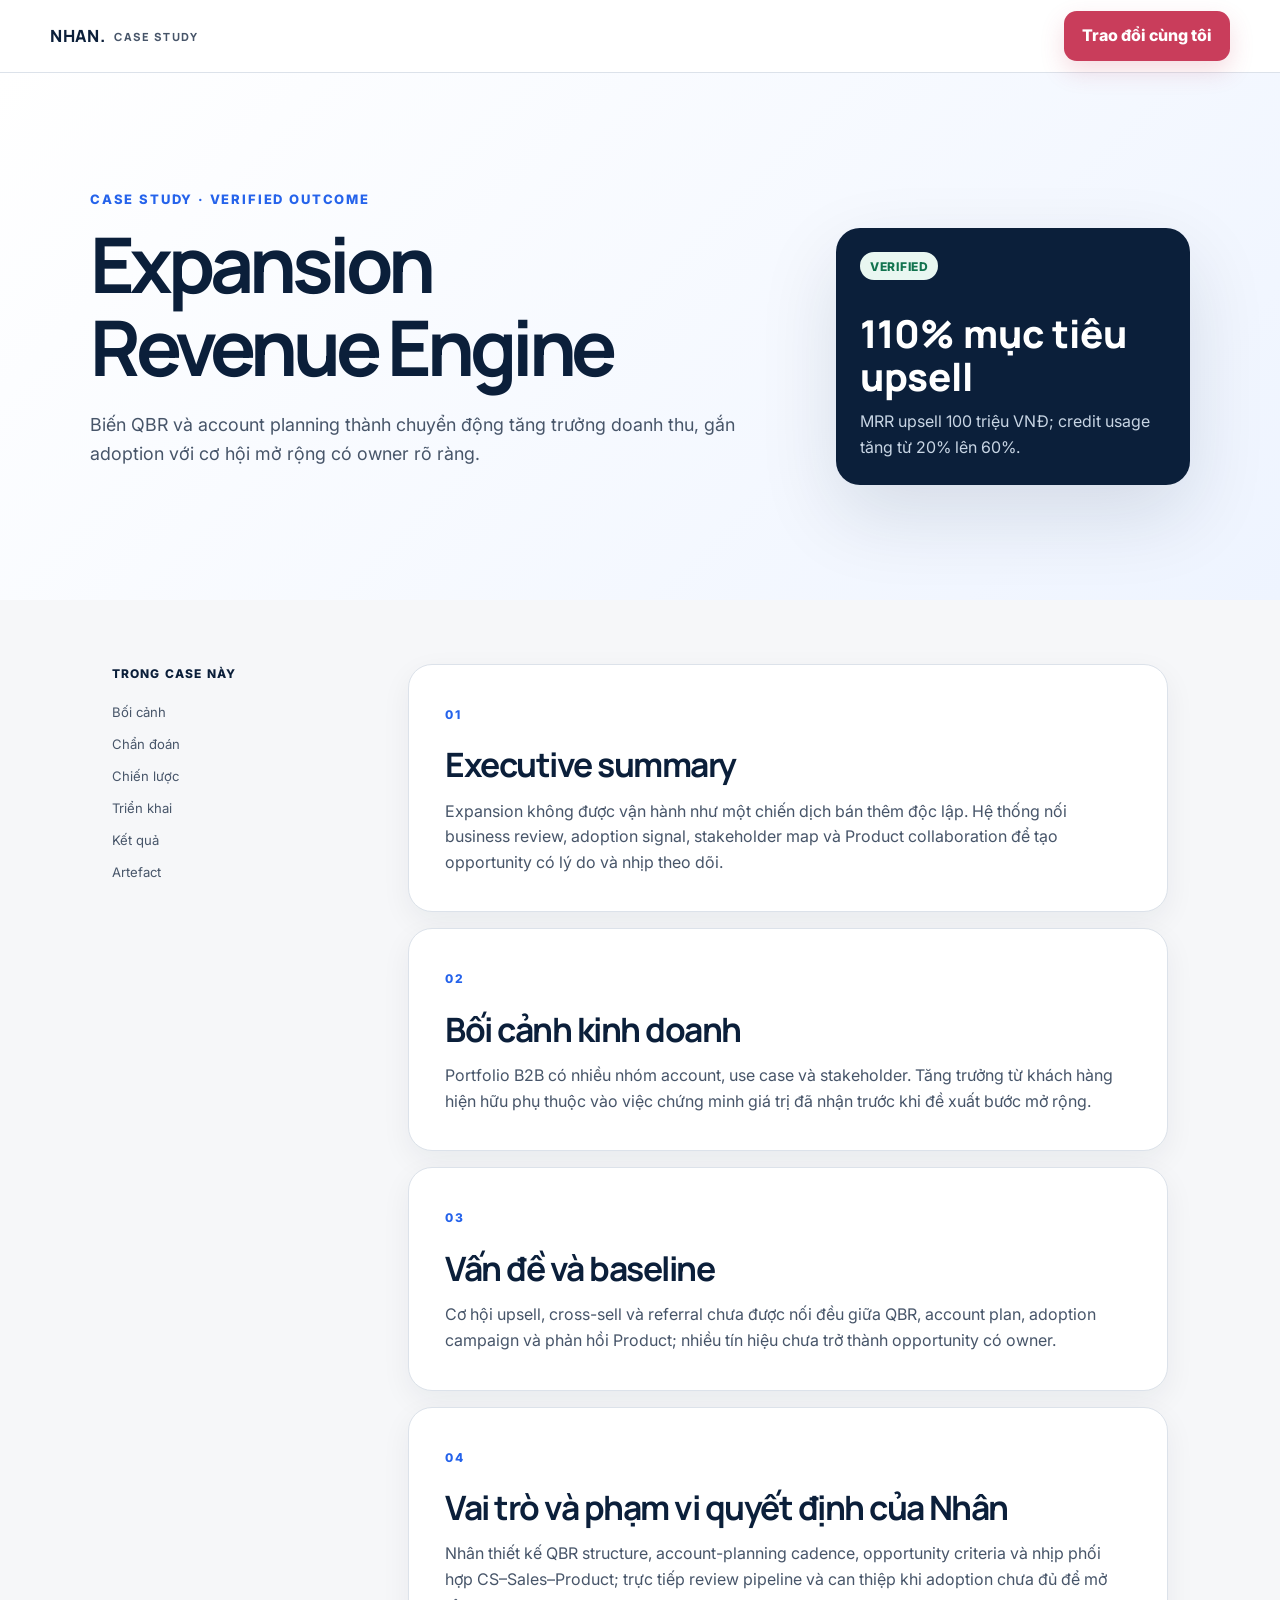
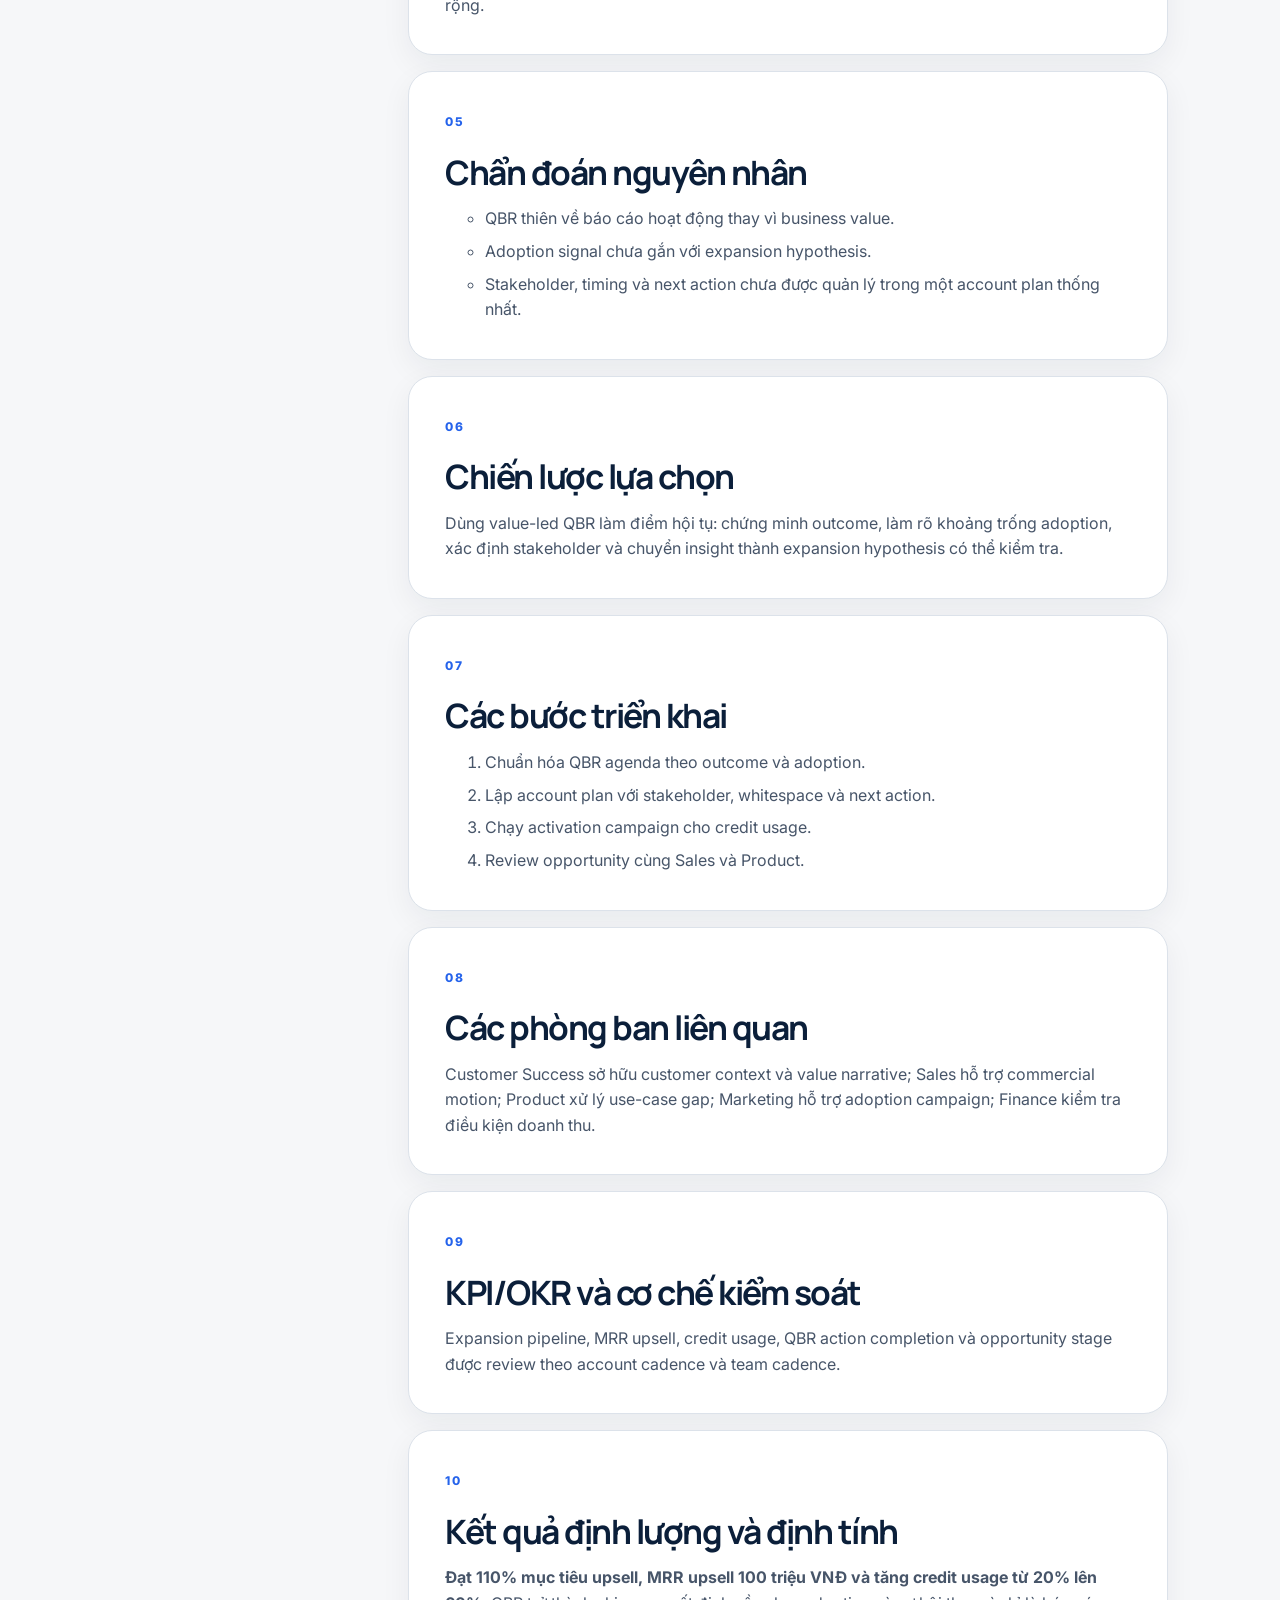
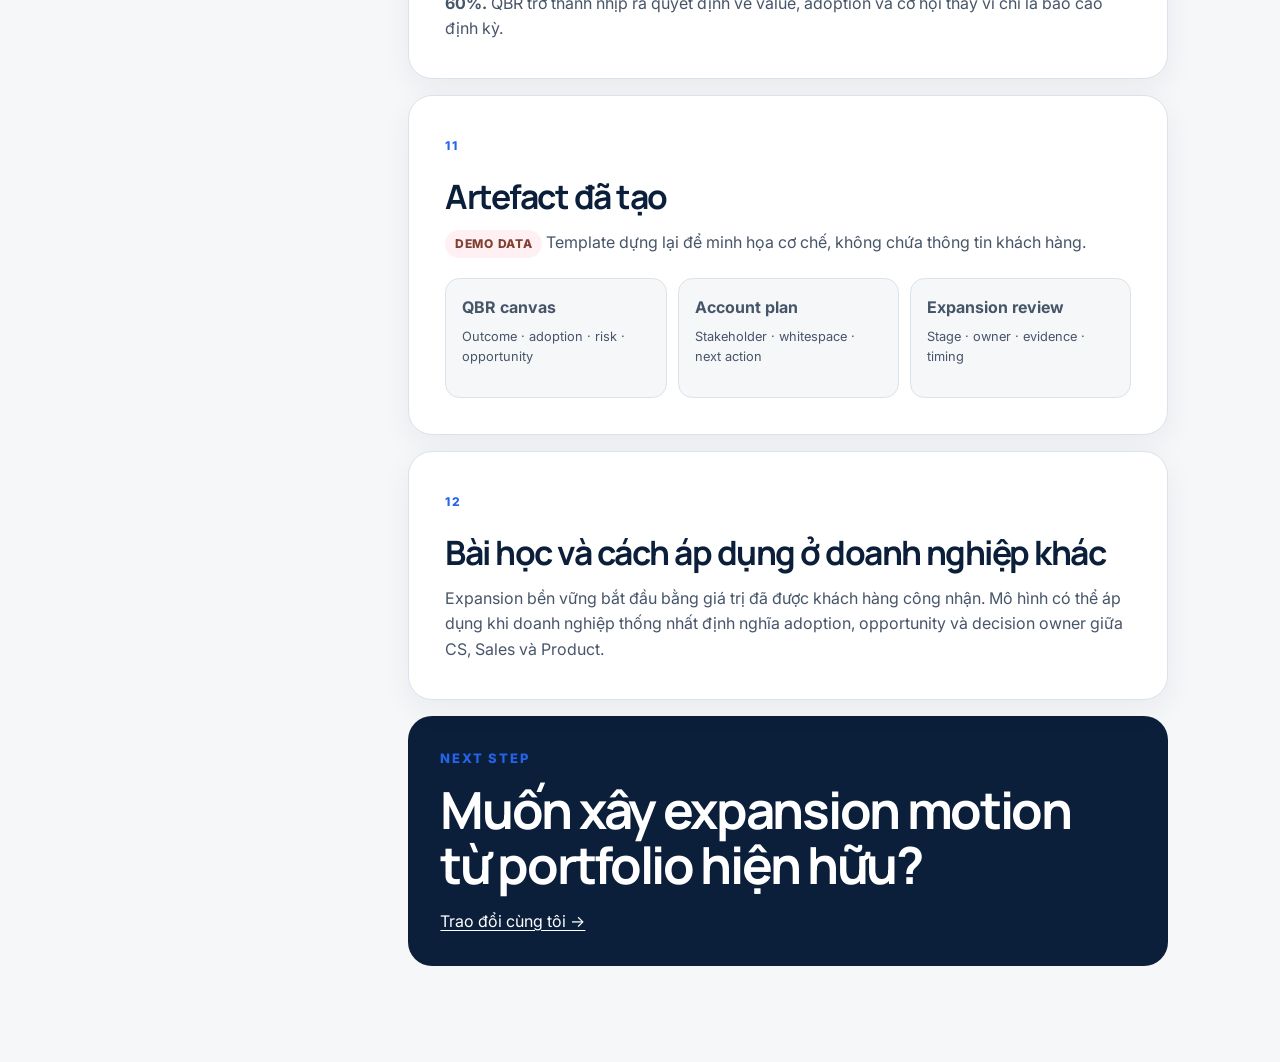
==== case-studies/expansion-revenue/index.html @ ceee334e "feat: publish three static case study routes" ====
<!doctype html>
<html lang="vi">
  <head>
    <meta charset="utf-8">
    <meta name="viewport" content="width=device-width, initial-scale=1">
    <meta name="description" content="Case study Expansion Revenue của Nguyễn Văn Nhân: QBR, account planning, Product collaboration và adoption campaign.">
    <title>Expansion Revenue Engine | Nguyễn Văn Nhân</title>
    <link rel="icon" href="../../assets/images/favicon.svg" type="image/svg+xml">
    <link rel="stylesheet" href="../../assets/css/styles.css">
    <link rel="stylesheet" href="../../assets/css/case-study.css">
  </head>
  <body>
    <a class="skip-link" href="#main-content">Bỏ qua điều hướng</a>
    <header class="case-site-header"><a class="wordmark" href="/">NHAN.<span>CASE STUDY</span></a><a class="button button-primary" href="/#contact">Trao đổi cùng tôi</a></header>
    <main class="case-study-page" id="main-content">
      <header class="case-hero"><div class="section-shell case-hero-inner"><div><p class="eyebrow">CASE STUDY · VERIFIED OUTCOME</p><h1>Expansion Revenue Engine</h1><p class="case-summary">Biến QBR và account planning thành chuyển động tăng trưởng doanh thu, gắn adoption với cơ hội mở rộng có owner rõ ràng.</p></div><aside class="case-result-card" aria-label="Kết quả chính"><span class="status status-verified">Verified</span><strong>110% mục tiêu upsell</strong><p>MRR upsell 100 triệu VNĐ; credit usage tăng từ 20% lên 60%.</p></aside></div></header>
      <div class="section-shell case-layout">
        <nav class="case-toc" aria-label="Mục lục case study"><p>Trong case này</p><ol><li><a href="#context">Bối cảnh</a></li><li><a href="#diagnosis">Chẩn đoán</a></li><li><a href="#strategy">Chiến lược</a></li><li><a href="#execution">Triển khai</a></li><li><a href="#results">Kết quả</a></li><li><a href="#artefacts">Artefact</a></li></ol></nav>
        <div>
          <ol class="case-study-sections">
            <li class="case-section" id="summary"><span>01</span><h2>Executive summary</h2><p>Expansion không được vận hành như một chiến dịch bán thêm độc lập. Hệ thống nối business review, adoption signal, stakeholder map và Product collaboration để tạo opportunity có lý do và nhịp theo dõi.</p></li>
            <li class="case-section" id="context"><span>02</span><h2>Bối cảnh kinh doanh</h2><p>Portfolio B2B có nhiều nhóm account, use case và stakeholder. Tăng trưởng từ khách hàng hiện hữu phụ thuộc vào việc chứng minh giá trị đã nhận trước khi đề xuất bước mở rộng.</p></li>
            <li class="case-section" id="problem"><span>03</span><h2>Vấn đề và baseline</h2><p>Cơ hội upsell, cross-sell và referral chưa được nối đều giữa QBR, account plan, adoption campaign và phản hồi Product; nhiều tín hiệu chưa trở thành opportunity có owner.</p></li>
            <li class="case-section" id="role"><span>04</span><h2>Vai trò và phạm vi quyết định của Nhân</h2><p>Nhân thiết kế QBR structure, account-planning cadence, opportunity criteria và nhịp phối hợp CS–Sales–Product; trực tiếp review pipeline và can thiệp khi adoption chưa đủ để mở rộng.</p></li>
            <li class="case-section" id="diagnosis"><span>05</span><h2>Chẩn đoán nguyên nhân</h2><ul><li>QBR thiên về báo cáo hoạt động thay vì business value.</li><li>Adoption signal chưa gắn với expansion hypothesis.</li><li>Stakeholder, timing và next action chưa được quản lý trong một account plan thống nhất.</li></ul></li>
            <li class="case-section" id="strategy"><span>06</span><h2>Chiến lược lựa chọn</h2><p>Dùng value-led QBR làm điểm hội tụ: chứng minh outcome, làm rõ khoảng trống adoption, xác định stakeholder và chuyển insight thành expansion hypothesis có thể kiểm tra.</p></li>
            <li class="case-section" id="execution"><span>07</span><h2>Các bước triển khai</h2><ol><li>Chuẩn hóa QBR agenda theo outcome và adoption.</li><li>Lập account plan với stakeholder, whitespace và next action.</li><li>Chạy activation campaign cho credit usage.</li><li>Review opportunity cùng Sales và Product.</li></ol></li>
            <li class="case-section" id="functions"><span>08</span><h2>Các phòng ban liên quan</h2><p>Customer Success sở hữu customer context và value narrative; Sales hỗ trợ commercial motion; Product xử lý use-case gap; Marketing hỗ trợ adoption campaign; Finance kiểm tra điều kiện doanh thu.</p></li>
            <li class="case-section" id="controls"><span>09</span><h2>KPI/OKR và cơ chế kiểm soát</h2><p>Expansion pipeline, MRR upsell, credit usage, QBR action completion và opportunity stage được review theo account cadence và team cadence.</p></li>
            <li class="case-section" id="results"><span>10</span><h2>Kết quả định lượng và định tính</h2><p><strong>Đạt 110% mục tiêu upsell, MRR upsell 100 triệu VNĐ và tăng credit usage từ 20% lên 60%.</strong> QBR trở thành nhịp ra quyết định về value, adoption và cơ hội thay vì chỉ là báo cáo định kỳ.</p></li>
            <li class="case-section" id="artefacts"><span>11</span><h2>Artefact đã tạo</h2><p><span class="status status-concept">Demo data</span> Template dựng lại để minh họa cơ chế, không chứa thông tin khách hàng.</p><div class="artefact-grid"><div class="artefact-card"><strong>QBR canvas</strong><span>Outcome · adoption · risk · opportunity</span></div><div class="artefact-card"><strong>Account plan</strong><span>Stakeholder · whitespace · next action</span></div><div class="artefact-card"><strong>Expansion review</strong><span>Stage · owner · evidence · timing</span></div></div></li>
            <li class="case-section" id="lessons"><span>12</span><h2>Bài học và cách áp dụng ở doanh nghiệp khác</h2><p>Expansion bền vững bắt đầu bằng giá trị đã được khách hàng công nhận. Mô hình có thể áp dụng khi doanh nghiệp thống nhất định nghĩa adoption, opportunity và decision owner giữa CS, Sales và Product.</p></li>
          </ol>
          <section class="case-next"><p class="eyebrow">NEXT STEP</p><h2>Muốn xây expansion motion từ portfolio hiện hữu?</h2><a href="/#contact">Trao đổi cùng tôi →</a></section>
        </div>
      </div>
    </main>
    <script type="module" src="../../assets/js/main.js"></script>
  </body>
</html>
---- assets/css/styles.css ----
@import url('https://fonts.googleapis.com/css2?family=Inter:wght@400;500;600;700&family=Manrope:wght@600;700;800&display=swap');

:root {
  --canvas: #F6F7F9;
  --surface: #FFFFFF;
  --navy: #0B1F3A;
  --body: #475569;
  --blue: #2563EB;
  --blue-soft: #EAF1FF;
  --green: #1E9B6A;
  --green-text: #11734E;
  --green-soft: #E9F7F1;
  --coral: #C93D5B;
  --coral-soft: #FFF0F3;
  --border: #DCE2EA;
  --focus: #145DD7;
  --shadow-sm: 0 10px 30px rgba(11, 31, 58, .06);
  --shadow-lg: 0 30px 80px rgba(11, 31, 58, .12);
  --content: 1180px;
  --radius-card: 24px;
  color: var(--navy);
  background: var(--canvas);
  font-family: Inter, system-ui, -apple-system, BlinkMacSystemFont, "Segoe UI", sans-serif;
  font-size: 16px;
  line-height: 1.6;
}

* { box-sizing: border-box; }
html { scroll-behavior: smooth; scroll-padding-top: 6rem; }
body { min-width: 320px; margin: 0; overflow-x: clip; background: var(--canvas); color: var(--body); }
img { display: block; max-width: 100%; height: auto; }
a { color: inherit; text-decoration-thickness: .08em; text-underline-offset: .2em; }
a, button, summary { min-height: 44px; -webkit-tap-highlight-color: transparent; touch-action: manipulation; }
:focus-visible { outline: 3px solid var(--focus); outline-offset: 3px; }
h1, h2, h3 { margin-top: 0; color: var(--navy); font-family: Manrope, Inter, system-ui, sans-serif; line-height: 1.08; text-wrap: balance; }
h1 { margin-bottom: 1.5rem; font-size: clamp(2.85rem, 6vw, 5.85rem); letter-spacing: -.065em; }
h2 { margin-bottom: 1rem; font-size: clamp(2rem, 4vw, 3.8rem); letter-spacing: -.045em; }
h3 { margin-bottom: .6rem; font-size: 1.15rem; }
p { margin: 0 0 1rem; }

.skip-link { position: fixed; z-index: 100; left: 1rem; top: -6rem; padding: .65rem 1rem; background: var(--navy); color: var(--surface); border-radius: .65rem; }
.skip-link:focus { top: 1rem; }
.section-shell { width: min(100%, var(--content)); margin-inline: auto; padding-inline: clamp(1.1rem, 4vw, 2.5rem); }
.section { padding-block: clamp(5rem, 9vw, 8rem); }
.eyebrow { margin: 0 0 .85rem; color: var(--blue); font-size: .8125rem; font-weight: 800; letter-spacing: .14em; text-transform: uppercase; }
.section-intro { max-width: 760px; margin-bottom: clamp(2rem, 5vw, 3.5rem); }
.section-intro > p:last-child { max-width: 56ch; color: var(--body); font-size: 1.05rem; }
.status { display: inline-flex; align-items: center; min-height: 28px; padding: .2rem .6rem; border-radius: 999px; font-size: .75rem; font-weight: 800; letter-spacing: .06em; text-transform: uppercase; }
.status-verified { color: var(--green-text); background: var(--green-soft); }

.site-header { position: sticky; z-index: 50; top: 0; display: grid; grid-template-columns: auto 1fr auto; align-items: center; gap: 1rem; min-height: 76px; padding: .7rem max(1.1rem, calc((100vw - var(--content)) / 2)); background: rgba(255, 255, 255, .94); border-bottom: 1px solid rgba(220, 226, 234, .85); backdrop-filter: blur(16px); }
.wordmark { display: inline-flex; align-items: center; gap: .55rem; min-height: 44px; color: var(--navy); font: 800 1.05rem/1 Manrope, sans-serif; letter-spacing: .04em; text-decoration: none; }
.wordmark span { color: var(--body); font-size: .7rem; letter-spacing: .12em; }
.site-header nav { display: flex; justify-content: center; gap: .2rem .8rem; }
.site-header nav a { display: inline-flex; align-items: center; min-height: 44px; padding-inline: .2rem; color: var(--body); font-size: .86rem; font-weight: 700; text-decoration: none; border-bottom: 2px solid transparent; }
.site-header nav a:hover, .site-header nav a.is-active { color: var(--blue); border-color: var(--blue); }
.header-cta, .button { display: inline-flex; align-items: center; justify-content: center; min-height: 48px; padding: .7rem 1.05rem; border: 1px solid transparent; border-radius: .8rem; font-weight: 800; text-decoration: none; transition: transform 180ms ease, box-shadow 180ms ease, background-color 180ms ease; }
.header-cta, .button-primary { color: var(--surface); background: var(--coral); box-shadow: 0 10px 24px rgba(201, 61, 91, .18); }
.button-secondary { color: var(--navy); background: var(--surface); border-color: var(--border); }
.header-cta:hover, .button:hover { transform: translateY(-2px); box-shadow: var(--shadow-sm); }

.hero { position: relative; padding-block: clamp(3.5rem, 7vw, 6.5rem) 2.5rem; overflow: hidden; background: linear-gradient(135deg, #FFFFFF 0%, #F6F9FF 58%, #F0F8F5 100%); }
.hero::before { content: ""; position: absolute; inset: -20rem -12rem auto auto; width: 40rem; height: 40rem; background: radial-gradient(circle, rgba(37, 99, 235, .12), transparent 68%); pointer-events: none; }
.hero-grid { position: relative; display: grid; grid-template-columns: minmax(0, 1.16fr) minmax(300px, .84fr); gap: clamp(2.5rem, 7vw, 6rem); align-items: center; }
.hero-copy { max-width: 760px; }
.hero-lede { max-width: 60ch; color: var(--navy); font-size: clamp(1.05rem, 1.8vw, 1.25rem); font-weight: 600; }
.hero-copy > p:not(.eyebrow, .hero-lede) { max-width: 64ch; }
.hero-actions { display: flex; flex-wrap: wrap; align-items: center; gap: .7rem; margin-top: 1.8rem; }
.text-link { display: inline-flex; align-items: center; min-height: 48px; padding-inline: .4rem; color: var(--blue); font-weight: 800; }
.hero-visual { position: relative; min-height: 540px; }
.portrait-frame { position: absolute; inset: 0 0 0 2rem; overflow: hidden; background: var(--surface); border: 1px solid var(--border); border-radius: 2rem; box-shadow: var(--shadow-lg); }
.portrait-frame::after { content: ""; position: absolute; inset: auto 0 0; height: 34%; background: linear-gradient(transparent, rgba(11, 31, 58, .88)); }
.portrait-frame img { width: 100%; height: 100%; object-fit: cover; object-position: center top; }
.portrait-frame p { position: absolute; z-index: 1; right: 1.4rem; bottom: 1.25rem; left: 1.4rem; margin: 0; color: var(--surface); }
.portrait-frame strong, .portrait-frame span { display: block; }
.portrait-frame strong { font: 800 1.15rem/1.3 Manrope, sans-serif; }
.portrait-frame span { color: #D9E3F0; font-size: .8rem; }
.hero-model { position: absolute; right: auto; bottom: 1.6rem; left: 0; display: grid; grid-template-columns: repeat(2, 1fr); gap: .45rem; width: 200px; padding: .8rem; background: rgba(255, 255, 255, .96); border: 1px solid var(--border); border-radius: 1.1rem; box-shadow: var(--shadow-sm); }
.hero-model span { display: grid; place-items: center; min-height: 42px; color: var(--body); background: var(--canvas); border-radius: .6rem; font-size: .68rem; font-weight: 800; }
.hero-model strong { grid-column: 1 / -1; padding: .75rem; color: var(--surface); background: var(--navy); border-radius: .7rem; font: 800 1rem/1.15 Manrope, sans-serif; text-align: center; }
.proof-strip { position: relative; display: grid; grid-template-columns: repeat(4, minmax(0, 1fr)); margin-top: clamp(3rem, 6vw, 5rem); }
.proof-strip p { margin: 0; padding: 1.1rem clamp(.8rem, 2vw, 1.4rem); border-left: 1px solid var(--border); }
.proof-strip p:first-child { border-left: 0; }
.proof-strip strong, .proof-strip span { display: block; }
.proof-strip strong { color: var(--navy); font: 800 clamp(1.1rem, 2vw, 1.55rem)/1.2 Manrope, sans-serif; }
.proof-strip span { margin-top: .25rem; color: var(--body); font-size: .78rem; }

.manifesto { padding-block: clamp(4.5rem, 9vw, 8rem); background: var(--navy); }
.manifesto-grid { display: grid; grid-template-columns: .35fr 1.65fr; gap: clamp(2rem, 7vw, 7rem); }
.manifesto .eyebrow { color: #8DB3FF; }
.manifesto h2 { color: var(--surface); font-size: clamp(2rem, 4.5vw, 4.4rem); }
.manifesto p:last-child { max-width: 72ch; color: #C8D5E4; font-size: 1.05rem; }

.impact { background: var(--canvas); }
.impact-grid { display: grid; grid-template-columns: repeat(3, minmax(0, 1fr)); gap: 1rem; }
.impact-card { min-height: 300px; padding: clamp(1.3rem, 3vw, 2rem); background: var(--surface); border: 1px solid var(--border); border-radius: var(--radius-card); box-shadow: var(--shadow-sm); }
.impact-card .metric { margin: 3rem 0 .7rem; color: var(--green-text); font: 800 clamp(1.6rem, 2.5vw, 2.3rem)/1.1 Manrope, sans-serif; letter-spacing: -.035em; }
.impact-card:nth-child(2) .metric, .impact-card:nth-child(5) .metric { color: var(--blue); }
.impact-card:nth-child(3) .metric, .impact-card:nth-child(6) .metric { color: var(--coral); }
.impact-card > p:last-child { color: var(--body); }

.solutions { background: var(--surface); }
.solutions-grid { display: grid; grid-template-columns: repeat(2, minmax(0, 1fr)); gap: 1rem; }
.solution-card { position: relative; padding: clamp(1.4rem, 3vw, 2.1rem); background: var(--canvas); border: 1px solid var(--border); border-radius: var(--radius-card); }
.solution-index { margin-bottom: 2.5rem; color: var(--blue); font: 800 .8rem/1 Manrope, sans-serif; letter-spacing: .12em; }
.solution-card h3 { max-width: 20ch; font-size: clamp(1.35rem, 2.2vw, 1.85rem); }
.solution-card dl { margin: 1.7rem 0 0; }
.solution-card dl div { display: grid; grid-template-columns: 8.25rem minmax(0, 1fr); gap: .8rem; padding-block: .75rem; border-top: 1px solid var(--border); }
.solution-card dt { color: var(--navy); font-size: .78rem; font-weight: 800; text-transform: uppercase; }
.solution-card dd { margin: 0; color: var(--body); }
.status-qualitative { color: #7A4A00; background: #FFF3D7; }
.status-concept { color: #824030; background: var(--coral-soft); }

.operating-system { color: #C8D5E4; background: var(--navy); }
.operating-system h2, .operating-system h3 { color: var(--surface); }
.operating-system .eyebrow { color: #8DB3FF; }
.operating-system .section-intro > p:last-child { color: #C8D5E4; }
.os-layers { position: relative; display: grid; gap: .75rem; max-width: 980px; margin: 0 auto; padding: 1rem 0; list-style: none; counter-reset: layer; }
.os-layers::before { content: ""; position: absolute; z-index: 0; top: 2rem; bottom: 2rem; left: 2rem; width: 2px; background: linear-gradient(var(--blue), var(--green), var(--coral)); }
.os-layer { position: relative; z-index: 1; display: grid; grid-template-columns: 4rem minmax(0, 1fr); align-items: center; gap: 1rem; min-height: 94px; padding: 1rem 1.3rem; background: #122B49; border: 1px solid #2B4664; border-radius: 1rem; }
.os-layer > span { display: grid; place-items: center; width: 2.1rem; height: 2.1rem; color: var(--surface); background: var(--blue); border: 4px solid var(--navy); border-radius: 50%; font-size: .72rem; font-weight: 800; }
.os-layer:nth-child(2) > span, .os-layer:nth-child(5) > span { background: var(--green); }
.os-layer:nth-child(3) > span, .os-layer:nth-child(6) > span { background: var(--coral); }
.os-layer h3 { margin: 0 0 .25rem; font-size: 1.15rem; }
.os-layer p { margin: 0; color: #B9C9D9; font-size: .9rem; }

.strategy-loop { background: linear-gradient(180deg, var(--canvas), #EEF3FA); }
.execution-loop { position: relative; display: grid; grid-template-columns: repeat(3, minmax(0, 1fr)); gap: 1rem; margin: 0; padding: 0; list-style: none; }
.execution-loop::before { content: ""; position: absolute; inset: 50% 10%; border: 1px dashed #AFC1D6; border-radius: 50%; pointer-events: none; }
.loop-step { position: relative; z-index: 1; min-height: 200px; padding: 1.4rem; background: rgba(255, 255, 255, .94); border: 1px solid var(--border); border-radius: 50% 50% var(--radius-card) var(--radius-card); box-shadow: var(--shadow-sm); }
.loop-step > span { display: inline-grid; place-items: center; width: 2.3rem; height: 2.3rem; margin-bottom: 1.4rem; color: var(--surface); background: var(--blue); border-radius: 50%; font-size: .75rem; font-weight: 800; }
.loop-step:nth-child(2n) > span { background: var(--green); }
.loop-step:nth-child(3n) > span { background: var(--coral); }
.loop-step p { color: var(--body); }

.case-studies { background: var(--canvas); }
.case-grid { display: grid; grid-template-columns: repeat(3, minmax(0, 1fr)); gap: 1rem; }
.case-card { display: flex; flex-direction: column; min-height: 610px; padding: 1.4rem; background: var(--surface); border: 1px solid var(--border); border-radius: var(--radius-card); box-shadow: var(--shadow-sm); }
.case-card-top { display: flex; align-items: center; justify-content: space-between; gap: .7rem; margin-bottom: 2.5rem; }
.case-card-top > span:first-child { color: var(--blue); font-size: .72rem; font-weight: 800; letter-spacing: .12em; }
.case-card h3 { font-size: clamp(1.35rem, 2.2vw, 1.8rem); }
.case-card > strong { color: var(--navy); font-size: .9rem; }
.case-demo { display: grid; gap: .55rem; min-height: 165px; margin-block: auto 1.2rem; padding: 1rem; background: var(--canvas); border: 1px solid var(--border); border-radius: 1rem; }
.case-demo .status { justify-self: start; }
.case-demo i { position: relative; display: flex; align-items: center; min-height: 28px; padding-left: .6rem; overflow: hidden; color: var(--navy); font-size: .72rem; font-style: normal; font-weight: 700; border-radius: .4rem; }
.case-demo i::before { content: ""; position: absolute; inset: 0 auto 0 0; z-index: 0; width: var(--risk); background: #DCE8FF; }
.case-demo i:nth-of-type(2)::before { background: #DFF2EA; }
.case-demo i:nth-of-type(3)::before { background: #FFE2E8; }
.case-demo i { isolation: isolate; }
.case-demo i::before { z-index: -1; }
.case-demo-steps, .case-demo-cadence { grid-template-columns: repeat(3, 1fr); align-items: end; }
.case-demo-steps .status, .case-demo-cadence .status { grid-column: 1 / -1; }
.case-demo-steps i, .case-demo-cadence i { justify-content: center; min-height: 72px; padding: .4rem; background: #EAF1FF; text-align: center; }
.case-demo-steps i::before, .case-demo-cadence i::before { display: none; }
.case-demo-cadence i { background: var(--green-soft); }
.case-card-link { display: inline-flex; align-items: center; min-height: 48px; color: var(--blue); font-weight: 800; }

.ai-lab { background: var(--surface); }
.ai-grid { display: grid; grid-template-columns: repeat(6, minmax(0, 1fr)); gap: 1rem; }
.ai-concept-card { grid-column: span 2; padding: 1.5rem; background: linear-gradient(155deg, #F8FAFD, #FFFFFF); border: 1px solid var(--border); border-radius: var(--radius-card); }
.ai-concept-card:nth-child(n+4) { grid-column: span 3; }
.card-heading { display: flex; justify-content: space-between; gap: 1rem; align-items: start; min-height: 76px; }
.card-heading h3 { max-width: 16ch; font-size: 1.35rem; }
.ai-concept-card dl { margin: 0; }
.ai-concept-card dl div { padding-block: .7rem; border-top: 1px solid var(--border); }
.ai-concept-card dt { margin-bottom: .18rem; color: var(--blue); font-size: .72rem; font-weight: 800; letter-spacing: .07em; text-transform: uppercase; }
.ai-concept-card dd { margin: 0; color: var(--body); font-size: .9rem; }

.leadership { color: #C8D5E4; background: #102844; }
.leadership-grid { display: grid; grid-template-columns: .9fr 1.1fr; gap: clamp(2rem, 7vw, 6rem); }
.leadership h2 { color: var(--surface); }
.leadership .eyebrow { color: #8DB3FF; }
.leadership-copy > p:last-child { max-width: 60ch; color: #C8D5E4; }
.leadership-capabilities { display: grid; gap: .65rem; margin: 0; padding: 0; list-style: none; }
.leadership-capabilities li { padding: 1rem 1.2rem; background: rgba(255, 255, 255, .05); border: 1px solid #35516E; border-radius: 1rem; }
.leadership-capabilities strong, .leadership-capabilities span { display: block; }
.leadership-capabilities strong { color: var(--surface); }
.leadership-capabilities span { margin-top: .25rem; color: #B8C8D9; font-size: .86rem; }
.recognition-strip { grid-column: 1 / -1; display: grid; grid-template-columns: 10rem 1fr; gap: 1rem; padding-top: 1.5rem; border-top: 1px solid #35516E; }
.recognition-strip span { color: #8DB3FF; font-size: .75rem; font-weight: 800; letter-spacing: .12em; }
.recognition-strip p { margin: 0; }

.career { background: var(--canvas); }
.career-timeline { display: grid; grid-template-columns: repeat(4, minmax(0, 1fr)); gap: 1rem; margin: 0; padding: 0; list-style: none; }
.career-phase { min-height: 270px; padding: 1.4rem; background: var(--surface); border: 1px solid var(--border); border-radius: var(--radius-card); box-shadow: var(--shadow-sm); }
.career-phase .period { color: var(--blue); font-size: .75rem; font-weight: 800; letter-spacing: .06em; text-transform: uppercase; }
.career-phase h3 { margin-top: 3rem; font-size: 1.35rem; }

.first-90-days { background: var(--surface); }
.ninety-day-grid { display: grid; grid-template-columns: repeat(3, minmax(0, 1fr)); gap: 1rem; margin: 0; padding: 0; list-style: none; counter-reset: phase; }
.ninety-day-phase { padding: clamp(1.4rem, 3vw, 2rem); background: var(--canvas); border: 1px solid var(--border); border-radius: var(--radius-card); }
.ninety-day-phase > span { display: inline-flex; min-height: 30px; align-items: center; padding: .2rem .65rem; color: var(--surface); background: var(--blue); border-radius: 999px; font-size: .78rem; font-weight: 800; }
.ninety-day-phase:nth-child(2) > span { background: var(--green-text); }
.ninety-day-phase:nth-child(3) > span { background: var(--coral); }
.ninety-day-phase h3 { margin-top: 2rem; }
.ninety-day-phase ul { padding-left: 1.1rem; }
.ninety-day-phase li + li { margin-top: .55rem; }

footer { padding-block: clamp(4rem, 8vw, 7rem); color: #C8D5E4; background: var(--navy); }
footer .eyebrow { color: #8DB3FF; }
footer h2 { max-width: 19ch; color: var(--surface); }
.contact-actions { display: flex; flex-wrap: wrap; gap: .75rem; margin-top: 2rem; }
.contact-actions a { display: inline-flex; align-items: center; min-height: 48px; padding: .7rem 1rem; color: var(--surface); border: 1px solid #38516D; border-radius: .8rem; font-weight: 700; text-decoration: none; }
.contact-actions a:hover { background: #153252; }

html.js-ready .reveal { opacity: 0; transform: translateY(12px); transition: opacity 500ms ease, transform 500ms ease; }
html.js-ready .reveal.is-visible { opacity: 1; transform: none; }

@media (max-width: 960px) {
  .hero-grid { grid-template-columns: 1fr .7fr; gap: 2rem; }
  .hero-visual { min-height: 460px; }
  .proof-strip { grid-template-columns: repeat(2, minmax(0, 1fr)); }
  .proof-strip p:nth-child(3) { border-left: 0; }
  .impact-grid { grid-template-columns: repeat(2, minmax(0, 1fr)); }
  .execution-loop { grid-template-columns: repeat(2, minmax(0, 1fr)); }
  .execution-loop::before { display: none; }
  .ai-concept-card, .ai-concept-card:nth-child(n+4) { grid-column: span 3; }
  .case-grid { grid-template-columns: 1fr; }
  .case-card { min-height: auto; }
  .case-demo { margin-top: 1.5rem; }
  .career-timeline { grid-template-columns: repeat(2, minmax(0, 1fr)); }
}

@media (max-width: 768px) {
  .site-header { grid-template-columns: 1fr auto; min-height: 68px; }
  .site-header nav { display: none; }
  .wordmark span { display: none; }
  .hero { padding-top: 3rem; }
  .hero-grid { grid-template-columns: 1fr; }
  .hero-visual { min-height: 500px; width: min(100%, 430px); margin-inline: auto; }
  .portrait-frame { left: 1.4rem; }
  .manifesto-grid { grid-template-columns: 1fr; gap: 1rem; }
  .impact-grid { grid-template-columns: 1fr; }
  .solutions-grid, .execution-loop { grid-template-columns: 1fr; }
  .ai-grid { grid-template-columns: 1fr; }
  .ai-concept-card, .ai-concept-card:nth-child(n+4) { grid-column: auto; }
  .leadership-grid { grid-template-columns: 1fr; }
  .recognition-strip { grid-column: auto; grid-template-columns: 1fr; }
  .career-timeline, .ninety-day-grid { grid-template-columns: 1fr; }
  .solution-card dl div { grid-template-columns: 1fr; gap: .2rem; }
  .loop-step { min-height: auto; border-radius: var(--radius-card); }
  .impact-card { min-height: auto; }
  .impact-card .metric { margin-top: 2.3rem; }
}

@media (max-width: 520px) {
  h1 { font-size: clamp(2.5rem, 13vw, 3.45rem); }
  .header-cta { padding-inline: .75rem; font-size: .78rem; }
  .hero-actions { align-items: stretch; }
  .hero-actions .button { width: 100%; }
  .hero-visual { min-height: 440px; }
  .portrait-frame { left: .8rem; }
  .proof-strip { grid-template-columns: 1fr; }
  .proof-strip p, .proof-strip p:nth-child(3) { border-left: 0; border-top: 1px solid var(--border); }
  .proof-strip p:first-child { border-top: 0; }
  .contact-actions { align-items: stretch; }
  .contact-actions a { width: 100%; overflow-wrap: anywhere; }
}

@media (prefers-reduced-motion: reduce) {
  html { scroll-behavior: auto; }
  *, *::before, *::after { animation-duration: .01ms !important; animation-iteration-count: 1 !important; transition-duration: .01ms !important; }
  html.js-ready .reveal { opacity: 1; transform: none; }
}
---- assets/css/case-study.css ----
.case-site-header { position: sticky; z-index: 40; top: 0; display: flex; align-items: center; justify-content: space-between; gap: 1rem; min-height: 72px; padding: .7rem max(1.1rem, calc((100vw - var(--content)) / 2)); background: rgba(255, 255, 255, .95); border-bottom: 1px solid var(--border); backdrop-filter: blur(16px); }
.case-site-header a { display: inline-flex; align-items: center; min-height: 44px; font-weight: 800; text-decoration: none; }
.case-site-header .button { min-height: 46px; }
.case-study-page { padding-bottom: 6rem; }
.case-hero { padding-block: clamp(4rem, 9vw, 8rem); background: linear-gradient(135deg, #FFFFFF, #EEF4FF); }
.case-hero-inner { display: grid; grid-template-columns: minmax(0, 1.3fr) minmax(260px, .7fr); gap: clamp(2rem, 7vw, 6rem); align-items: end; }
.case-hero h1 { max-width: 12ch; margin-bottom: 1.4rem; }
.case-summary { max-width: 62ch; color: var(--body); font-size: 1.12rem; }
.case-result-card { padding: 1.5rem; background: var(--navy); border-radius: var(--radius-card); box-shadow: var(--shadow-lg); }
.case-result-card .status { margin-bottom: 2rem; }
.case-result-card strong { display: block; color: var(--surface); font: 800 clamp(1.6rem, 3vw, 2.45rem)/1.12 Manrope, sans-serif; }
.case-result-card p { margin: .7rem 0 0; color: #C8D5E4; }
.case-layout { display: grid; grid-template-columns: 220px minmax(0, 760px); justify-content: center; gap: clamp(2rem, 6vw, 5rem); padding-top: 4rem; }
.case-toc { position: sticky; top: 100px; align-self: start; }
.case-toc p { color: var(--navy); font-size: .75rem; font-weight: 800; letter-spacing: .1em; text-transform: uppercase; }
.case-toc ol { display: grid; gap: .4rem; margin: 0; padding: 0; list-style: none; }
.case-toc a { color: var(--body); font-size: .82rem; text-decoration: none; }
.case-toc a:hover { color: var(--blue); }
.case-study-sections { display: grid; gap: 1rem; margin: 0; padding: 0; list-style: none; }
.case-section { scroll-margin-top: 96px; padding: clamp(1.4rem, 4vw, 2.25rem); background: var(--surface); border: 1px solid var(--border); border-radius: var(--radius-card); box-shadow: var(--shadow-sm); }
.case-section > span { color: var(--blue); font-size: .75rem; font-weight: 800; letter-spacing: .12em; }
.case-section h2 { margin-top: 1.25rem; font-size: clamp(1.45rem, 3vw, 2.1rem); }
.case-section p:last-child, .case-section ul:last-child { margin-bottom: 0; }
.case-section li + li { margin-top: .45rem; }
.artefact-grid { display: grid; grid-template-columns: repeat(3, minmax(0, 1fr)); gap: .7rem; margin-top: 1.25rem; }
.artefact-card { min-height: 120px; padding: 1rem; background: var(--canvas); border: 1px solid var(--border); border-radius: .9rem; }
.artefact-card strong, .artefact-card span { display: block; }
.artefact-card span { margin-top: .4rem; color: var(--body); font-size: .8rem; }
.case-next { margin-top: 1rem; padding: 2rem; color: #C8D5E4; background: var(--navy); border-radius: var(--radius-card); }
.case-next h2 { color: var(--surface); }
.case-next a { color: var(--surface); }
@media (max-width: 820px) {
  .case-hero-inner, .case-layout { grid-template-columns: 1fr; }
  .case-toc { position: static; }
  .case-toc ol { grid-template-columns: repeat(2, minmax(0, 1fr)); }
}
@media (max-width: 560px) {
  .case-site-header .wordmark span { display: none; }
  .case-site-header .button { padding-inline: .7rem; font-size: .78rem; }
  .case-toc ol, .artefact-grid { grid-template-columns: 1fr; }
}
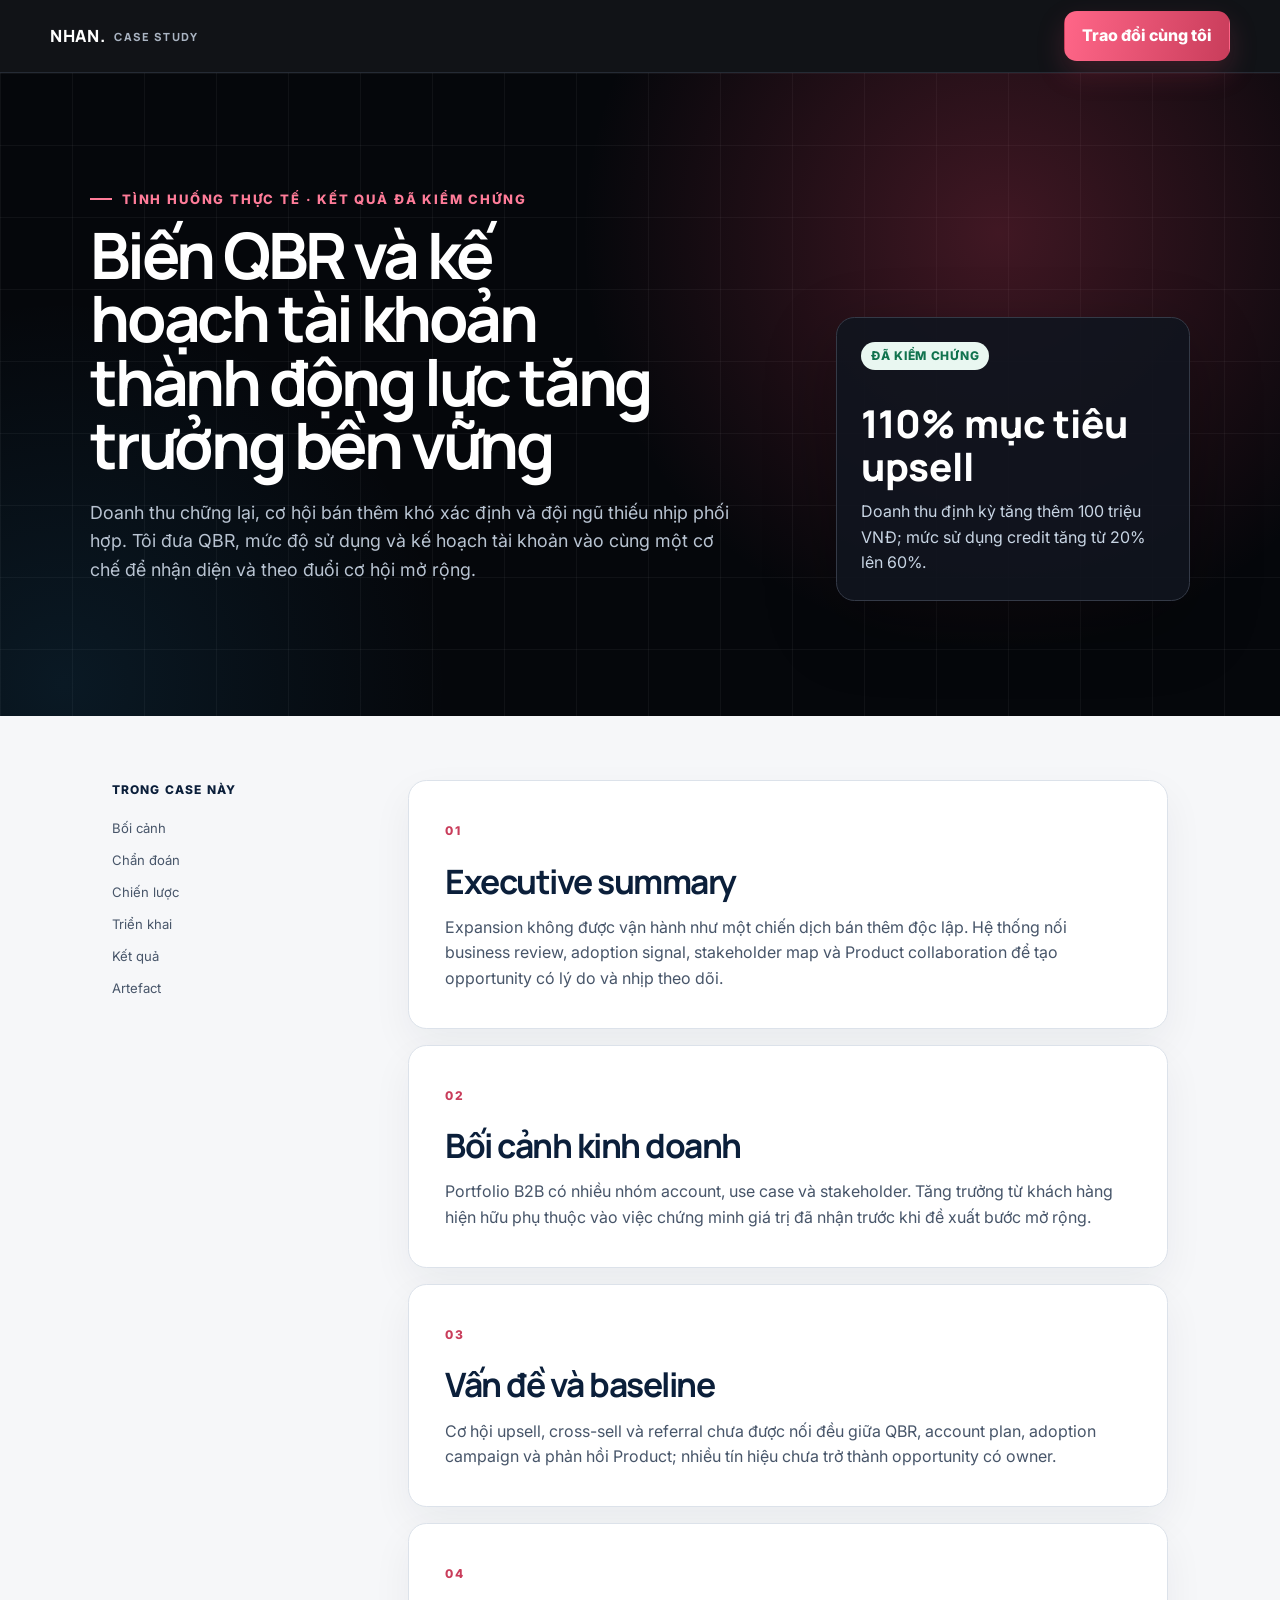
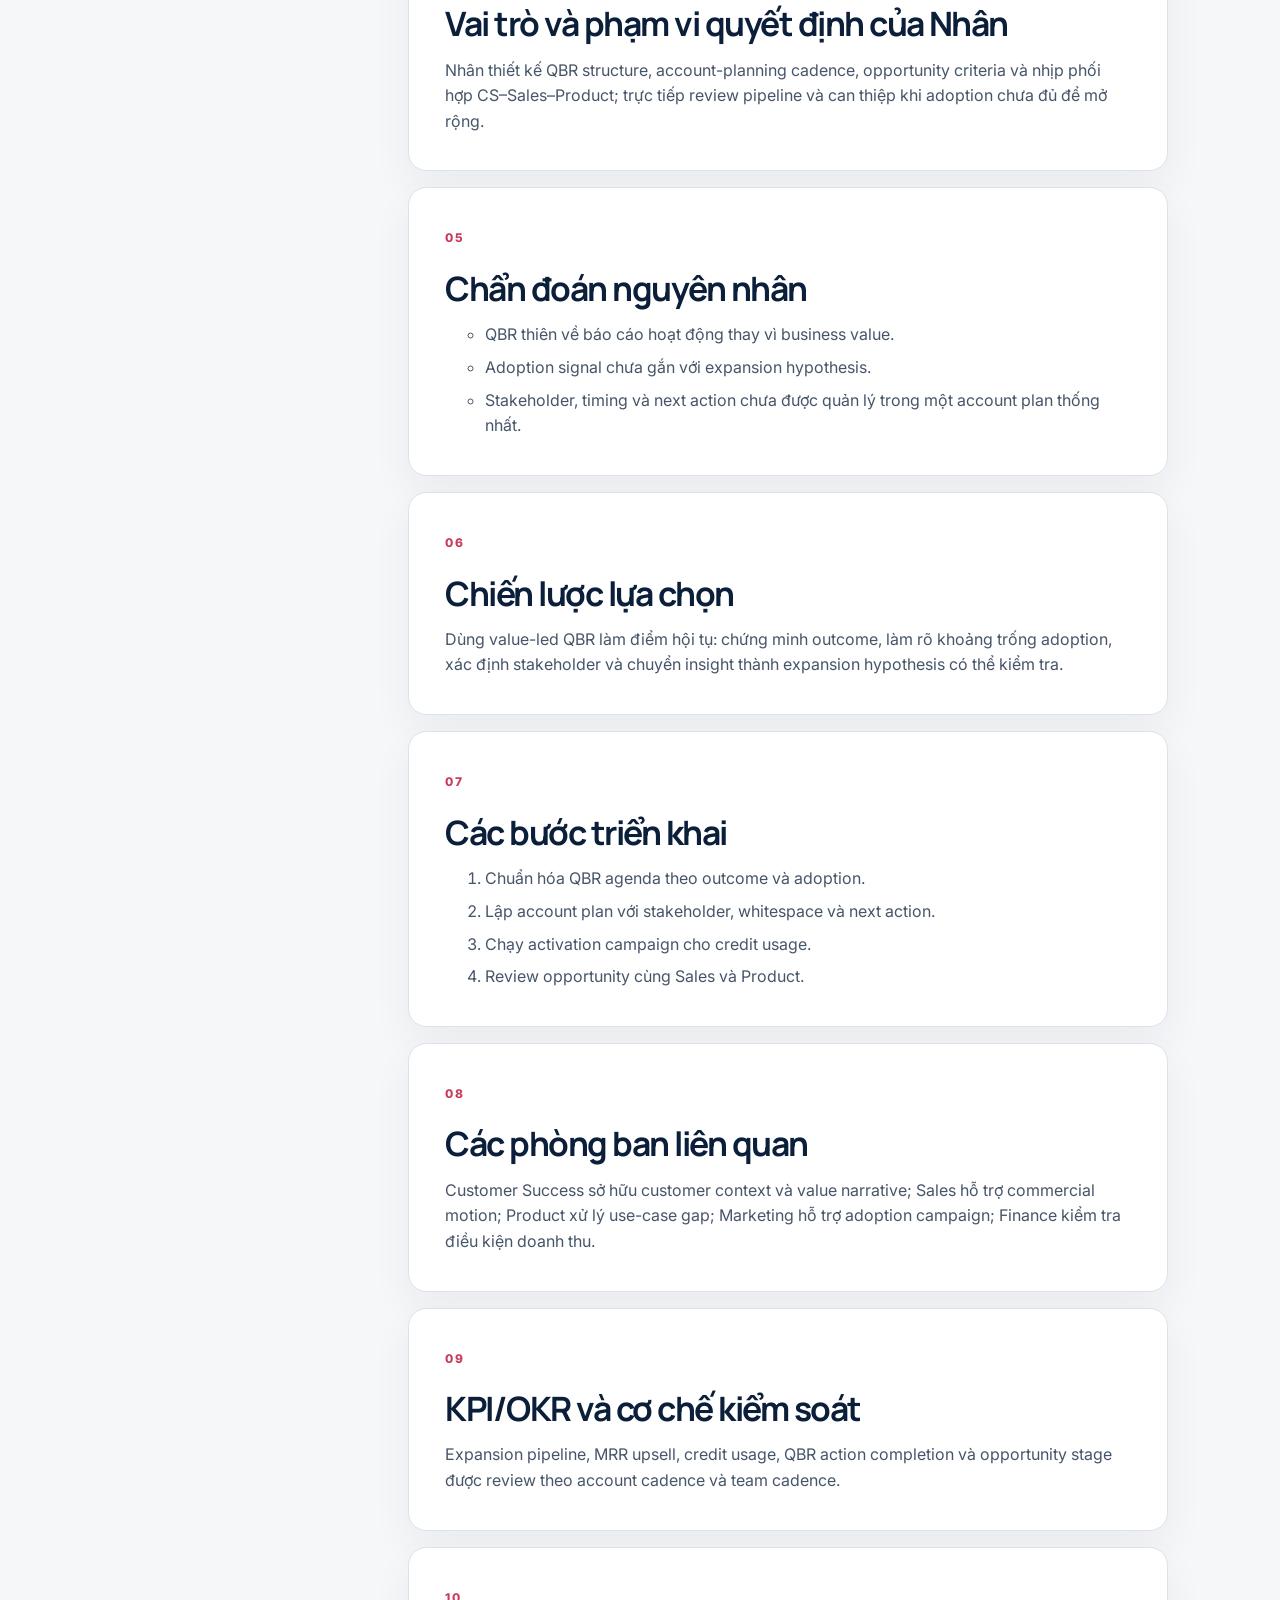
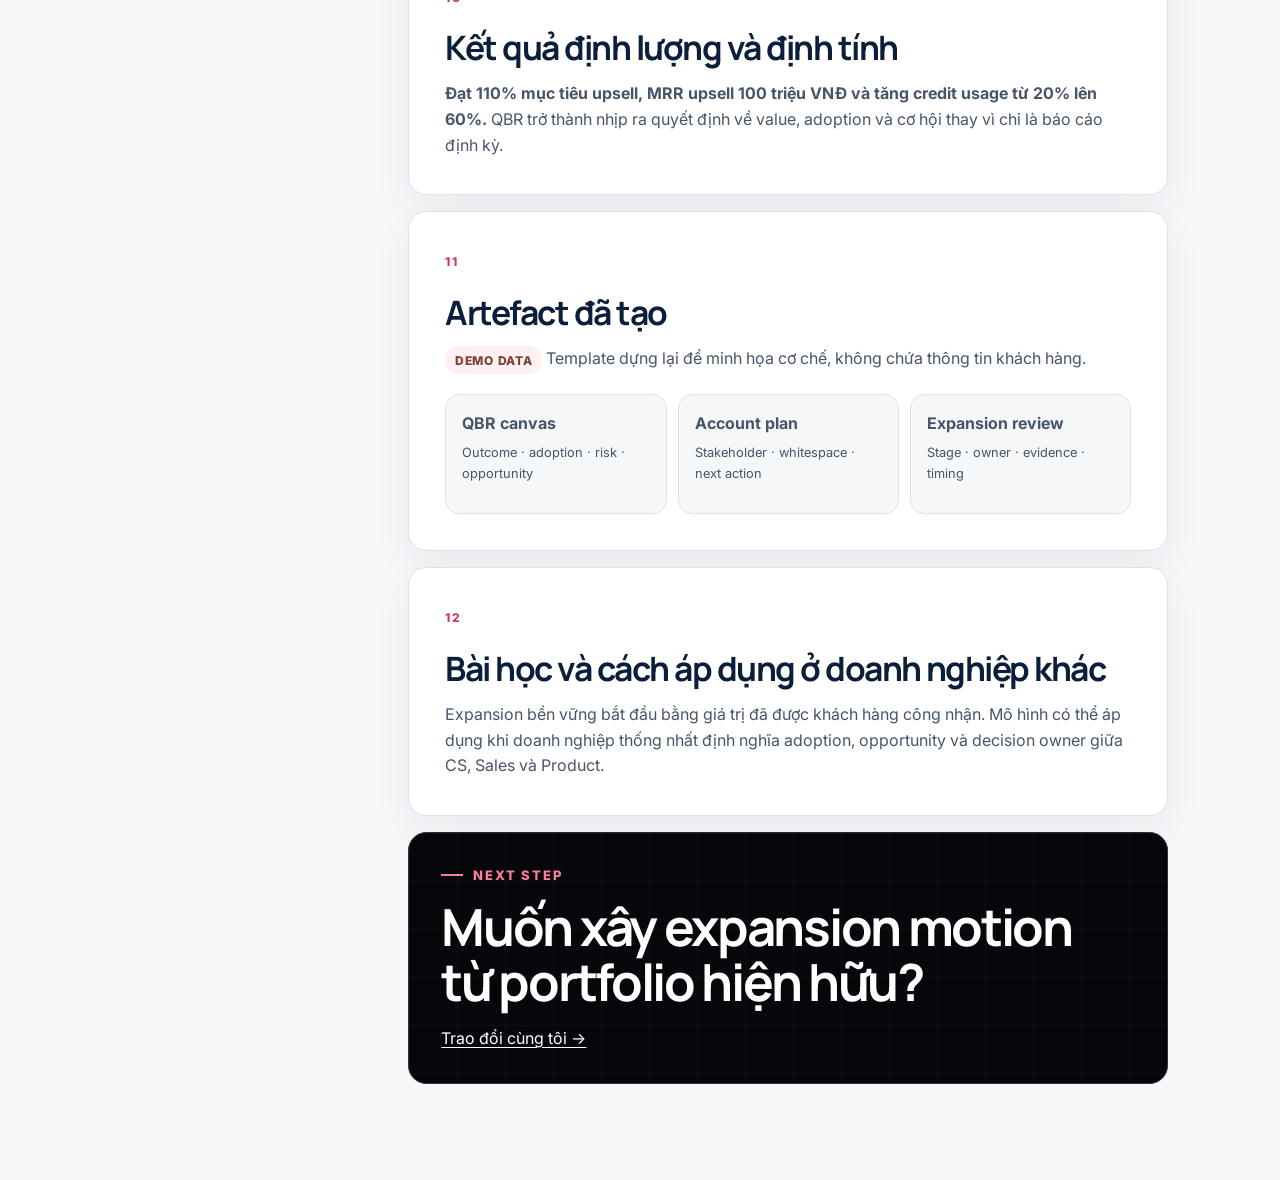
==== commit 9a545eca: "feat: localize growth solutions and refine case studies" ====
--- a/case-studies/expansion-revenue/index.html
+++ b/case-studies/expansion-revenue/index.html
@@ -3,8 +3,8 @@
   <head>
     <meta charset="utf-8">
     <meta name="viewport" content="width=device-width, initial-scale=1">
-    <meta name="description" content="Case study Expansion Revenue của Nguyễn Văn Nhân: QBR, account planning, Product collaboration và adoption campaign.">
-    <title>Expansion Revenue Engine | Nguyễn Văn Nhân</title>
+    <meta name="description" content="Cách Nguyễn Văn Nhân biến QBR và kế hoạch tài khoản thành động lực tăng trưởng bền vững khi doanh thu chững lại.">
+    <title>Mở rộng doanh thu từ khách hàng hiện hữu | Nguyễn Văn Nhân</title>
     <link rel="icon" href="../../assets/images/favicon.svg" type="image/svg+xml">
     <link rel="stylesheet" href="../../assets/css/styles.css">
     <link rel="stylesheet" href="../../assets/css/case-study.css">
@@ -13,7 +13,7 @@
     <a class="skip-link" href="#main-content">Bỏ qua điều hướng</a>
     <header class="case-site-header"><a class="wordmark" href="/">NHAN.<span>CASE STUDY</span></a><a class="button button-primary" href="/#contact">Trao đổi cùng tôi</a></header>
     <main class="case-study-page" id="main-content">
-      <header class="case-hero"><div class="section-shell case-hero-inner"><div><p class="eyebrow">CASE STUDY · VERIFIED OUTCOME</p><h1>Expansion Revenue Engine</h1><p class="case-summary">Biến QBR và account planning thành chuyển động tăng trưởng doanh thu, gắn adoption với cơ hội mở rộng có owner rõ ràng.</p></div><aside class="case-result-card" aria-label="Kết quả chính"><span class="status status-verified">Verified</span><strong>110% mục tiêu upsell</strong><p>MRR upsell 100 triệu VNĐ; credit usage tăng từ 20% lên 60%.</p></aside></div></header>
+      <header class="case-hero"><div class="section-shell case-hero-inner"><div><p class="eyebrow">TÌNH HUỐNG THỰC TẾ · KẾT QUẢ ĐÃ KIỂM CHỨNG</p><h1>Biến QBR và kế hoạch tài khoản thành động lực tăng trưởng bền vững</h1><p class="case-summary">Doanh thu chững lại, cơ hội bán thêm khó xác định và đội ngũ thiếu nhịp phối hợp. Tôi đưa QBR, mức độ sử dụng và kế hoạch tài khoản vào cùng một cơ chế để nhận diện và theo đuổi cơ hội mở rộng.</p></div><aside class="case-result-card" aria-label="Kết quả chính"><span class="status status-verified">Đã kiểm chứng</span><strong>110% mục tiêu upsell</strong><p>Doanh thu định kỳ tăng thêm 100 triệu VNĐ; mức sử dụng credit tăng từ 20% lên 60%.</p></aside></div></header>
       <div class="section-shell case-layout">
         <nav class="case-toc" aria-label="Mục lục case study"><p>Trong case này</p><ol><li><a href="#context">Bối cảnh</a></li><li><a href="#diagnosis">Chẩn đoán</a></li><li><a href="#strategy">Chiến lược</a></li><li><a href="#execution">Triển khai</a></li><li><a href="#results">Kết quả</a></li><li><a href="#artefacts">Artefact</a></li></ol></nav>
         <div>
--- a/assets/css/styles.css
+++ b/assets/css/styles.css
@@ -11,7 +11,11 @@
   --green-text: #11734E;
   --green-soft: #E9F7F1;
   --coral: #C93D5B;
+  --pink: #FF6688;
+  --pink-deep: #A9244F;
   --coral-soft: #FFF0F3;
+  --ink: #05070B;
+  --accent-gradient: linear-gradient(100deg, #FF6688 0%, #C93D78 52%, #2D9CDB 100%);
   --border: #DCE2EA;
   --focus: #145DD7;
   --shadow-sm: 0 10px 30px rgba(11, 31, 58, .06);
@@ -33,7 +37,7 @@
 a, button, summary { min-height: 44px; -webkit-tap-highlight-color: transparent; touch-action: manipulation; }
 :focus-visible { outline: 3px solid var(--focus); outline-offset: 3px; }
 h1, h2, h3 { margin-top: 0; color: var(--navy); font-family: Manrope, Inter, system-ui, sans-serif; line-height: 1.08; text-wrap: balance; }
-h1 { margin-bottom: 1.5rem; font-size: clamp(2.85rem, 6vw, 5.85rem); letter-spacing: -.065em; }
+h1 { margin-bottom: 1.5rem; font-size: clamp(2.65rem, 3.55vw, 3.2rem); letter-spacing: -.05em; }
 h2 { margin-bottom: 1rem; font-size: clamp(2rem, 4vw, 3.8rem); letter-spacing: -.045em; }
 h3 { margin-bottom: .6rem; font-size: 1.15rem; }
 p { margin: 0 0 1rem; }
@@ -42,7 +46,9 @@
 .skip-link:focus { top: 1rem; }
 .section-shell { width: min(100%, var(--content)); margin-inline: auto; padding-inline: clamp(1.1rem, 4vw, 2.5rem); }
 .section { padding-block: clamp(5rem, 9vw, 8rem); }
-.eyebrow { margin: 0 0 .85rem; color: var(--blue); font-size: .8125rem; font-weight: 800; letter-spacing: .14em; text-transform: uppercase; }
+.eyebrow { display: flex; align-items: center; gap: .65rem; margin: 0 0 .85rem; color: var(--coral); font-size: .8125rem; font-weight: 800; letter-spacing: .14em; text-transform: uppercase; }
+.eyebrow::before { content: ""; flex: 0 0 1.35rem; height: 2px; background: currentColor; }
+.text-accent { color: var(--coral); background: var(--accent-gradient); -webkit-background-clip: text; background-clip: text; -webkit-text-fill-color: transparent; }
 .section-intro { max-width: 760px; margin-bottom: clamp(2rem, 5vw, 3.5rem); }
 .section-intro > p:last-child { max-width: 56ch; color: var(--body); font-size: 1.05rem; }
 .status { display: inline-flex; align-items: center; min-height: 28px; padding: .2rem .6rem; border-radius: 999px; font-size: .75rem; font-weight: 800; letter-spacing: .06em; text-transform: uppercase; }
@@ -51,15 +57,19 @@
 .site-header { position: sticky; z-index: 50; top: 0; display: grid; grid-template-columns: auto 1fr auto; align-items: center; gap: 1rem; min-height: 76px; padding: .7rem max(1.1rem, calc((100vw - var(--content)) / 2)); background: rgba(255, 255, 255, .94); border-bottom: 1px solid rgba(220, 226, 234, .85); backdrop-filter: blur(16px); }
 .wordmark { display: inline-flex; align-items: center; gap: .55rem; min-height: 44px; color: var(--navy); font: 800 1.05rem/1 Manrope, sans-serif; letter-spacing: .04em; text-decoration: none; }
 .wordmark span { color: var(--body); font-size: .7rem; letter-spacing: .12em; }
+.nav-disclosure { justify-self: center; }
+.nav-disclosure > summary { display: none; cursor: pointer; color: var(--navy); font-weight: 800; list-style: none; }
+.nav-disclosure > summary::-webkit-details-marker { display: none; }
 .site-header nav { display: flex; justify-content: center; gap: .2rem .8rem; }
 .site-header nav a { display: inline-flex; align-items: center; min-height: 44px; padding-inline: .2rem; color: var(--body); font-size: .86rem; font-weight: 700; text-decoration: none; border-bottom: 2px solid transparent; }
-.site-header nav a:hover, .site-header nav a.is-active { color: var(--blue); border-color: var(--blue); }
+.site-header nav a:hover, .site-header nav a.is-active { color: var(--coral); border-color: var(--coral); }
 .header-cta, .button { display: inline-flex; align-items: center; justify-content: center; min-height: 48px; padding: .7rem 1.05rem; border: 1px solid transparent; border-radius: .8rem; font-weight: 800; text-decoration: none; transition: transform 180ms ease, box-shadow 180ms ease, background-color 180ms ease; }
-.header-cta, .button-primary { color: var(--surface); background: var(--coral); box-shadow: 0 10px 24px rgba(201, 61, 91, .18); }
+.header-cta, .button-primary { color: var(--surface); background: linear-gradient(100deg, var(--pink), var(--coral)); box-shadow: 0 12px 28px rgba(201, 61, 91, .22); }
 .button-secondary { color: var(--navy); background: var(--surface); border-color: var(--border); }
+.button-zalo { color: var(--surface); background: #0068FF; box-shadow: 0 10px 24px rgba(0, 104, 255, .18); }
 .header-cta:hover, .button:hover { transform: translateY(-2px); box-shadow: var(--shadow-sm); }
 
-.hero { position: relative; padding-block: clamp(3.5rem, 7vw, 6.5rem) 2.5rem; overflow: hidden; background: linear-gradient(135deg, #FFFFFF 0%, #F6F9FF 58%, #F0F8F5 100%); }
+.hero { position: relative; padding-block: clamp(3.25rem, 5vw, 4.5rem) 2.5rem; overflow: hidden; background: linear-gradient(135deg, #FFFFFF 0%, #F6F9FF 58%, #F0F8F5 100%); }
 .hero::before { content: ""; position: absolute; inset: -20rem -12rem auto auto; width: 40rem; height: 40rem; background: radial-gradient(circle, rgba(37, 99, 235, .12), transparent 68%); pointer-events: none; }
 .hero-grid { position: relative; display: grid; grid-template-columns: minmax(0, 1.16fr) minmax(300px, .84fr); gap: clamp(2.5rem, 7vw, 6rem); align-items: center; }
 .hero-copy { max-width: 760px; }
@@ -71,7 +81,7 @@
 .portrait-frame { position: absolute; inset: 0 0 0 2rem; overflow: hidden; background: var(--surface); border: 1px solid var(--border); border-radius: 2rem; box-shadow: var(--shadow-lg); }
 .portrait-frame::after { content: ""; position: absolute; inset: auto 0 0; height: 34%; background: linear-gradient(transparent, rgba(11, 31, 58, .88)); }
 .portrait-frame img { width: 100%; height: 100%; object-fit: cover; object-position: center top; }
-.portrait-frame p { position: absolute; z-index: 1; right: 1.4rem; bottom: 1.25rem; left: 1.4rem; margin: 0; color: var(--surface); }
+.portrait-frame p { position: absolute; z-index: 1; right: 1.4rem; bottom: 1.25rem; left: auto; max-width: 13rem; margin: 0; color: var(--surface); text-align: right; }
 .portrait-frame strong, .portrait-frame span { display: block; }
 .portrait-frame strong { font: 800 1.15rem/1.3 Manrope, sans-serif; }
 .portrait-frame span { color: #D9E3F0; font-size: .8rem; }
@@ -85,11 +95,62 @@
 .proof-strip strong { color: var(--navy); font: 800 clamp(1.1rem, 2vw, 1.55rem)/1.2 Manrope, sans-serif; }
 .proof-strip span { margin-top: .25rem; color: var(--body); font-size: .78rem; }
 
+.client-ecosystem { padding-block: clamp(5rem, 8vw, 7rem); background: #F2F5FA; }
+.client-proof { text-align: center; }
+.client-proof .eyebrow { justify-content: center; color: var(--coral); }
+.client-proof h2 { max-width: 920px; margin-inline: auto; }
+.client-proof h2 span { color: var(--coral); }
+.client-proof-copy { max-width: 720px; margin: 0 auto; font-size: 1.05rem; }
+.client-segments { display: grid; grid-template-columns: repeat(8, minmax(0, 1fr)); margin: clamp(2.5rem, 5vw, 4rem) 0 0; padding: 1.3rem 0; list-style: none; border-block: 1px solid var(--border); }
+.client-segment { display: grid; align-content: center; min-height: 92px; padding: .75rem; border-left: 1px solid var(--border); }
+.client-segment:first-child { border-left: 0; }
+.client-segment strong, .client-segment span { display: block; }
+.client-segment strong { color: var(--navy); font: 800 .98rem/1.25 Manrope, sans-serif; }
+.client-segment span { margin-top: .35rem; color: #7B8798; font-size: .66rem; font-weight: 700; letter-spacing: .08em; text-transform: uppercase; }
+.tool-ecosystem { margin-top: clamp(2.5rem, 5vw, 4rem); padding: clamp(1.4rem, 3vw, 2rem); color: #C8D5E4; background: #070B13; border: 1px solid #202938; border-radius: var(--radius-card); box-shadow: var(--shadow-lg); }
+.tool-heading { display: flex; align-items: end; justify-content: space-between; gap: 2rem; padding-bottom: 1.4rem; border-bottom: 1px solid #283140; }
+.tool-heading h3 { margin: 0; color: var(--surface); font-size: clamp(1.35rem, 2.2vw, 1.8rem); }
+.tool-heading > p { max-width: 46ch; margin: 0; color: #9EACBD; font-size: .88rem; }
+.tool-eyebrow { margin: 0 0 .35rem; color: #FF6F8E; font-size: .7rem; font-weight: 800; letter-spacing: .14em; }
+.tool-grid { display: grid; grid-template-columns: repeat(5, minmax(0, 1fr)); gap: .75rem; margin: 1.4rem 0 0; padding: 0; list-style: none; }
+.tool-card { display: flex; align-items: center; gap: .65rem; min-width: 0; min-height: 72px; padding: .75rem; background: #121821; border: 1px solid #29313C; border-radius: .9rem; }
+.tool-card strong { min-width: 0; color: #E7EDF5; font-size: .82rem; line-height: 1.25; overflow-wrap: normal; }
+.tool-logo-frame { flex: 0 0 auto; display: grid; place-items: center; width: 38px; height: 38px; padding: .35rem; overflow: hidden; background: #FFFFFF; border: 1px solid #DCE2EA; border-radius: .7rem; }
+.tool-logo { display: block; width: 100%; height: 100%; object-fit: contain; }
+.tool-mark { flex: 0 0 auto; display: grid; place-items: center; width: 34px; height: 34px; color: var(--surface); background: linear-gradient(145deg, var(--blue), #16459B); border: 1px solid #4A76CA; border-radius: .65rem; font: 800 .65rem/1 Manrope, sans-serif; letter-spacing: .04em; }
+.tool-card:nth-child(3n+2) .tool-mark { background: linear-gradient(145deg, var(--green), #0D6846); border-color: #55B994; }
+.tool-card:nth-child(3n) .tool-mark { background: linear-gradient(145deg, var(--coral), #8F2941); border-color: #DF6A83; }
+
 .manifesto { padding-block: clamp(4.5rem, 9vw, 8rem); background: var(--navy); }
 .manifesto-grid { display: grid; grid-template-columns: .35fr 1.65fr; gap: clamp(2rem, 7vw, 7rem); }
 .manifesto .eyebrow { color: #8DB3FF; }
 .manifesto h2 { color: var(--surface); font-size: clamp(2rem, 4.5vw, 4.4rem); }
 .manifesto p:last-child { max-width: 72ch; color: #C8D5E4; font-size: 1.05rem; }
+.operations-architecture { margin-top: clamp(3.5rem, 8vw, 7rem); padding: clamp(1.5rem, 4vw, 3.5rem); color: var(--body); background: #F8FAFD; border: 1px solid #29435F; border-radius: clamp(1.5rem, 3vw, 2.5rem); box-shadow: 0 36px 90px rgba(0, 0, 0, .2); }
+.operations-intro { max-width: 900px; margin: 0 auto; text-align: center; }
+.operations-intro .eyebrow { color: var(--coral); }
+.operations-intro h3 { margin-inline: auto; color: var(--navy); font-size: clamp(2.1rem, 5vw, 4.4rem); letter-spacing: -.05em; }
+.operations-intro > p:last-child { max-width: 680px; margin-inline: auto; color: var(--body); font-size: clamp(1rem, 1.6vw, 1.15rem); }
+.operations-map { position: relative; min-height: 620px; margin-top: clamp(2rem, 5vw, 4rem); }
+.operations-connectors { position: absolute; z-index: 0; inset: 0; width: 100%; height: 100%; overflow: visible; pointer-events: none; }
+.operations-connectors line { stroke: #F2A0B2; stroke-width: 2; stroke-dasharray: 9 10; vector-effect: non-scaling-stroke; }
+.operations-core { position: absolute; z-index: 2; top: 50%; left: 50%; display: grid; place-content: center; width: clamp(180px, 20vw, 220px); aspect-ratio: 1; padding: 1.2rem; color: var(--surface); background: radial-gradient(circle at 35% 28%, #FF91AC 0, #D84B70 42%, #6F1635 100%); border: 1px solid #E46A8A; border-radius: 50%; box-shadow: 0 24px 70px rgba(201, 61, 91, .28), inset 0 1px 0 rgba(255, 255, 255, .35); text-align: center; transform: translate(-50%, -50%); }
+.operations-core strong, .operations-core span { display: block; }
+.operations-core strong { margin-block: .25rem; font: 800 clamp(1.5rem, 2.5vw, 2.25rem)/1.1 Manrope, sans-serif; letter-spacing: -.04em; }
+.operations-core span { font-size: .68rem; font-weight: 700; letter-spacing: .13em; text-transform: uppercase; }
+.operations-core span:last-child { color: #FFE8EE; font-size: .72rem; letter-spacing: .03em; text-transform: none; }
+.operations-modules { position: absolute; inset: 0; z-index: 1; margin: 0; padding: 0; list-style: none; }
+.operations-module { position: absolute; display: grid; align-content: center; width: min(28%, 270px); min-height: 112px; padding: 1.15rem 1.25rem 1.15rem 1.5rem; background: var(--surface); border: 1px solid var(--border); border-radius: 1.2rem; box-shadow: 0 18px 45px rgba(11, 31, 58, .09); }
+.operations-module::before { content: ""; position: absolute; top: 1.48rem; left: .85rem; width: .48rem; height: .48rem; background: #FF6587; border-radius: 50%; }
+.operations-module strong, .operations-module span { display: block; }
+.operations-module strong { color: var(--navy); font: 800 clamp(.92rem, 1.5vw, 1.1rem)/1.25 Manrope, sans-serif; }
+.operations-module span { margin-top: .35rem; color: #687589; font-size: .82rem; line-height: 1.45; }
+.operations-module-data { top: 3%; left: 2%; }
+.operations-module-sales { top: 3%; right: 2%; }
+.operations-module-success { top: 41%; left: 0; }
+.operations-module-management { top: 41%; right: 0; }
+.operations-module-technical { bottom: 1%; left: 12%; }
+.operations-module-ai { right: 12%; bottom: 1%; }
 
 .impact { background: var(--canvas); }
 .impact-grid { display: grid; grid-template-columns: repeat(3, minmax(0, 1fr)); gap: 1rem; }
@@ -99,14 +160,19 @@
 .impact-card:nth-child(3) .metric, .impact-card:nth-child(6) .metric { color: var(--coral); }
 .impact-card > p:last-child { color: var(--body); }
 
-.solutions { background: var(--surface); }
-.solutions-grid { display: grid; grid-template-columns: repeat(2, minmax(0, 1fr)); gap: 1rem; }
-.solution-card { position: relative; padding: clamp(1.4rem, 3vw, 2.1rem); background: var(--canvas); border: 1px solid var(--border); border-radius: var(--radius-card); }
-.solution-index { margin-bottom: 2.5rem; color: var(--blue); font: 800 .8rem/1 Manrope, sans-serif; letter-spacing: .12em; }
-.solution-card h3 { max-width: 20ch; font-size: clamp(1.35rem, 2.2vw, 1.85rem); }
+.solutions { position: relative; overflow: hidden; background: radial-gradient(circle at 92% 6%, rgba(255, 102, 136, .11), transparent 26rem), linear-gradient(180deg, #FFFFFF 0%, #F8FAFD 100%); }
+.solutions::before { content: ""; position: absolute; inset: 0; opacity: .42; background-image: linear-gradient(rgba(11, 31, 58, .035) 1px, transparent 1px), linear-gradient(90deg, rgba(11, 31, 58, .035) 1px, transparent 1px); background-size: 72px 72px; pointer-events: none; }
+.solutions .section-shell { position: relative; }
+.section-intro-compact { max-width: 860px; }
+.section-intro-compact h2 { max-width: 27ch; font-size: clamp(1.9rem, 3.3vw, 3.15rem); }
+.solutions-grid { display: grid; grid-template-columns: repeat(2, minmax(0, 1fr)); gap: 1.15rem; }
+.solution-card { position: relative; overflow: hidden; padding: clamp(1.5rem, 3vw, 2.2rem); background: rgba(255, 255, 255, .92); border: 1px solid #D8DEE8; border-radius: 1.15rem; box-shadow: 0 18px 45px rgba(11, 31, 58, .055); }
+.solution-card::before { content: ""; position: absolute; inset: 0 0 auto; height: 4px; background: var(--accent-gradient); }
+.solution-index { margin-bottom: 2rem; color: var(--coral); font: 800 clamp(1.8rem, 3vw, 2.6rem)/1 Manrope, sans-serif; letter-spacing: -.06em; }
+.solution-card h3 { max-width: 23ch; min-height: 2.25em; font-size: clamp(1.35rem, 2.2vw, 1.9rem); }
 .solution-card dl { margin: 1.7rem 0 0; }
-.solution-card dl div { display: grid; grid-template-columns: 8.25rem minmax(0, 1fr); gap: .8rem; padding-block: .75rem; border-top: 1px solid var(--border); }
-.solution-card dt { color: var(--navy); font-size: .78rem; font-weight: 800; text-transform: uppercase; }
+.solution-card dl div { display: grid; grid-template-columns: 7.8rem minmax(0, 1fr); gap: 1rem; padding-block: .82rem; border-top: 1px solid #E2E7EE; }
+.solution-card dt { color: var(--pink-deep); font-size: .75rem; font-weight: 800; letter-spacing: .04em; text-transform: uppercase; }
 .solution-card dd { margin: 0; color: var(--body); }
 .status-qualitative { color: #7A4A00; background: #FFF3D7; }
 .status-concept { color: #824030; background: var(--coral-soft); }
@@ -124,6 +190,36 @@
 .os-layer h3 { margin: 0 0 .25rem; font-size: 1.15rem; }
 .os-layer p { margin: 0; color: #B9C9D9; font-size: .9rem; }
 
+.dashboard-evidence { margin-top: clamp(4.5rem, 9vw, 7rem); padding-top: clamp(3rem, 6vw, 5rem); border-top: 1px solid #2B4664; }
+.dashboard-evidence-head { display: grid; grid-template-columns: minmax(0, 1.35fr) minmax(250px, .65fr); align-items: end; gap: clamp(1.5rem, 4vw, 4rem); }
+.dashboard-evidence-head h3 { max-width: 22ch; margin-bottom: 1rem; color: var(--surface); font-size: clamp(2rem, 4vw, 3.6rem); line-height: 1.04; letter-spacing: -.045em; text-wrap: balance; }
+.dashboard-evidence-head > div > p:last-child { max-width: 70ch; margin: 0; color: #C8D5E4; }
+.dashboard-badges { display: flex; flex-wrap: wrap; justify-content: flex-end; gap: .6rem; margin: 0; padding: 0; list-style: none; }
+.dashboard-badges li { display: inline-flex; align-items: center; min-height: 36px; padding: .45rem .75rem; color: #DCE8FF; background: #122B49; border: 1px solid #365572; border-radius: 999px; font-size: .76rem; font-weight: 800; }
+.dashboard-badges li::before { content: ""; width: .45rem; height: .45rem; margin-right: .45rem; background: var(--green); border-radius: 50%; }
+.dashboard-privacy { margin: 1.5rem 0 2rem; padding: 1rem 1.15rem; color: #D7E4F2; background: rgba(37, 99, 235, .12); border: 1px solid #365572; border-left: 4px solid #8DB3FF; border-radius: .85rem; font-size: .88rem; }
+.dashboard-privacy strong { color: var(--surface); }
+.dashboard-grid { display: grid; grid-template-columns: repeat(2, minmax(0, 1fr)); gap: 1rem; }
+.dashboard-card { overflow: hidden; margin: 0; color: var(--body); background: var(--surface); border: 1px solid #2B4664; border-radius: 1rem; box-shadow: 0 16px 40px rgba(1, 12, 27, .22); }
+.dashboard-shot { position: relative; display: block; aspect-ratio: 2 / 1; overflow: hidden; background: #EAF0F7; border-bottom: 1px solid var(--border); }
+.dashboard-shot img { width: 100%; height: 100%; object-fit: cover; object-position: top center; transition: transform .28s ease; }
+.dashboard-shot:hover img { transform: scale(1.015); }
+.dashboard-shot:focus-visible { outline: 3px solid #8DB3FF; outline-offset: -3px; }
+.dashboard-shot-letterbox img { height: 150%; transform: translateY(-16.67%); }
+.dashboard-shot-letterbox:hover img { transform: translateY(-16.67%) scale(1.015); }
+.dashboard-shot-portrait img { object-position: center 12%; }
+.dashboard-card figcaption { min-height: 178px; padding: 1.2rem 1.3rem 1.35rem; }
+.dashboard-card figcaption > span { display: block; margin-bottom: .55rem; color: var(--blue); font-size: .7rem; font-weight: 800; letter-spacing: .1em; text-transform: uppercase; }
+.dashboard-card h4 { margin: 0 0 .55rem; color: var(--navy); font-size: 1.15rem; letter-spacing: -.02em; }
+.dashboard-card figcaption p { margin: 0; color: var(--body); font-size: .88rem; }
+.dashboard-archive { margin-top: 1.2rem; }
+.dashboard-archive > summary { display: flex; align-items: center; justify-content: space-between; min-height: 52px; padding: .7rem 1rem; color: var(--surface); background: #122B49; border: 1px solid #365572; border-radius: .85rem; cursor: pointer; font-weight: 800; list-style: none; }
+.dashboard-archive > summary::-webkit-details-marker { display: none; }
+.dashboard-archive > summary::after { content: "+"; display: grid; place-items: center; width: 1.8rem; height: 1.8rem; color: var(--navy); background: #8DB3FF; border-radius: 50%; font-size: 1.25rem; }
+.dashboard-archive[open] > summary::after { content: "−"; }
+.dashboard-archive > summary:focus-visible { outline: 3px solid #8DB3FF; outline-offset: 3px; }
+.dashboard-archive[open] .dashboard-grid { margin-top: 1rem; }
+
 .strategy-loop { background: linear-gradient(180deg, var(--canvas), #EEF3FA); }
 .execution-loop { position: relative; display: grid; grid-template-columns: repeat(3, minmax(0, 1fr)); gap: 1rem; margin: 0; padding: 0; list-style: none; }
 .execution-loop::before { content: ""; position: absolute; inset: 50% 10%; border: 1px dashed #AFC1D6; border-radius: 50%; pointer-events: none; }
@@ -133,38 +229,56 @@
 .loop-step:nth-child(3n) > span { background: var(--coral); }
 .loop-step p { color: var(--body); }
 
-.case-studies { background: var(--canvas); }
-.case-grid { display: grid; grid-template-columns: repeat(3, minmax(0, 1fr)); gap: 1rem; }
-.case-card { display: flex; flex-direction: column; min-height: 610px; padding: 1.4rem; background: var(--surface); border: 1px solid var(--border); border-radius: var(--radius-card); box-shadow: var(--shadow-sm); }
+.case-studies { position: relative; overflow: hidden; color: #BEC8D6; background-color: var(--ink); background-image: radial-gradient(circle at 78% 14%, rgba(201, 61, 91, .26), transparent 27rem), radial-gradient(circle at 5% 95%, rgba(45, 156, 219, .12), transparent 25rem), linear-gradient(rgba(255, 255, 255, .045) 1px, transparent 1px), linear-gradient(90deg, rgba(255, 255, 255, .045) 1px, transparent 1px); background-size: auto, auto, 72px 72px, 72px 72px; }
+.case-studies .section-shell { position: relative; }
+.case-studies .section-intro { max-width: 920px; }
+.case-studies .section-intro h2, .case-card h3 { color: var(--surface); }
+.case-studies .section-intro > p:last-child { color: #B9C4D2; }
+.case-studies .eyebrow { color: #FF7C99; }
+.case-grid { display: grid; grid-template-columns: repeat(3, minmax(0, 1fr)); gap: 1.15rem; }
+.case-card { position: relative; display: flex; flex-direction: column; min-height: 720px; overflow: hidden; padding: 1.5rem; background: rgba(12, 16, 24, .92); border: 1px solid #2B303B; border-radius: 1.15rem; box-shadow: 0 24px 60px rgba(0, 0, 0, .24); }
+.case-card::before { content: ""; position: absolute; inset: 0 0 auto; height: 4px; background: var(--accent-gradient); }
 .case-card-top { display: flex; align-items: center; justify-content: space-between; gap: .7rem; margin-bottom: 2.5rem; }
-.case-card-top > span:first-child { color: var(--blue); font-size: .72rem; font-weight: 800; letter-spacing: .12em; }
-.case-card h3 { font-size: clamp(1.35rem, 2.2vw, 1.8rem); }
-.case-card > strong { color: var(--navy); font-size: .9rem; }
-.case-demo { display: grid; gap: .55rem; min-height: 165px; margin-block: auto 1.2rem; padding: 1rem; background: var(--canvas); border: 1px solid var(--border); border-radius: 1rem; }
+.case-card-top > span:first-child { color: #FF7C99; font-size: .7rem; font-weight: 800; letter-spacing: .12em; }
+.case-card h3 { min-height: 4.25em; font-size: clamp(1.4rem, 2.2vw, 1.85rem); }
+.case-card p { color: #AEB9C8; }
+.case-card-context, .case-card-action { padding: .9rem 0 0 1rem; border-top: 1px solid #2B303B; }
+.case-card-context span, .case-card-action span { display: block; margin-bottom: .3rem; color: #FF7C99; font-size: .68rem; font-weight: 800; letter-spacing: .1em; text-transform: uppercase; }
+.case-card > strong { margin: .35rem 0 1.2rem; color: var(--surface); font-size: .9rem; line-height: 1.55; }
+.case-demo { display: grid; gap: .55rem; min-height: 165px; margin-block: auto 1.2rem; padding: 1rem; background: #10151E; border: 1px solid #2B3442; border-radius: .9rem; }
 .case-demo .status { justify-self: start; }
-.case-demo i { position: relative; display: flex; align-items: center; min-height: 28px; padding-left: .6rem; overflow: hidden; color: var(--navy); font-size: .72rem; font-style: normal; font-weight: 700; border-radius: .4rem; }
+.case-demo i { position: relative; display: flex; align-items: center; min-height: 28px; padding-left: .6rem; overflow: hidden; color: #F3F6FA; font-size: .72rem; font-style: normal; font-weight: 700; border-radius: .4rem; }
 .case-demo i::before { content: ""; position: absolute; inset: 0 auto 0 0; z-index: 0; width: var(--risk); background: #DCE8FF; }
-.case-demo i:nth-of-type(2)::before { background: #DFF2EA; }
-.case-demo i:nth-of-type(3)::before { background: #FFE2E8; }
+.case-demo i:nth-of-type(1)::before { background: #3B2440; }
+.case-demo i:nth-of-type(2)::before { background: #183B3C; }
+.case-demo i:nth-of-type(3)::before { background: #23364D; }
 .case-demo i { isolation: isolate; }
 .case-demo i::before { z-index: -1; }
 .case-demo-steps, .case-demo-cadence { grid-template-columns: repeat(3, 1fr); align-items: end; }
 .case-demo-steps .status, .case-demo-cadence .status { grid-column: 1 / -1; }
-.case-demo-steps i, .case-demo-cadence i { justify-content: center; min-height: 72px; padding: .4rem; background: #EAF1FF; text-align: center; }
+.case-demo-steps i, .case-demo-cadence i { justify-content: center; min-height: 72px; padding: .4rem; background: #17243A; text-align: center; }
 .case-demo-steps i::before, .case-demo-cadence i::before { display: none; }
-.case-demo-cadence i { background: var(--green-soft); }
-.case-card-link { display: inline-flex; align-items: center; min-height: 48px; color: var(--blue); font-weight: 800; }
+.case-demo-cadence i { background: #15322C; }
+.case-card-link { display: inline-flex; align-items: center; min-height: 48px; color: #FF7C99; font-weight: 800; }
 
 .ai-lab { background: var(--surface); }
 .ai-grid { display: grid; grid-template-columns: repeat(6, minmax(0, 1fr)); gap: 1rem; }
 .ai-concept-card { grid-column: span 2; padding: 1.5rem; background: linear-gradient(155deg, #F8FAFD, #FFFFFF); border: 1px solid var(--border); border-radius: var(--radius-card); }
 .ai-concept-card:nth-child(n+4) { grid-column: span 3; }
-.card-heading { display: flex; justify-content: space-between; gap: 1rem; align-items: start; min-height: 76px; }
-.card-heading h3 { max-width: 16ch; font-size: 1.35rem; }
+.card-heading { display: flex; justify-content: space-between; gap: 1rem; align-items: start; min-height: 108px; }
+.card-heading h3 { max-width: 18ch; font-size: 1.25rem; }
+.card-heading .status { flex: 0 0 auto; max-width: 7.5rem; text-align: center; }
 .ai-concept-card dl { margin: 0; }
 .ai-concept-card dl div { padding-block: .7rem; border-top: 1px solid var(--border); }
 .ai-concept-card dt { margin-bottom: .18rem; color: var(--blue); font-size: .72rem; font-weight: 800; letter-spacing: .07em; text-transform: uppercase; }
 .ai-concept-card dd { margin: 0; color: var(--body); font-size: .9rem; }
+.ai-revenue-card { position: relative; grid-column: 2 / span 4; overflow: hidden; color: #DCE8F5; background: linear-gradient(140deg, #0B1F3A 0%, #153F69 68%, #1E5A88 100%); border: 2px solid #E06A84; box-shadow: 0 22px 48px rgba(11, 31, 58, .2); }
+.ai-revenue-card::before { content: ""; position: absolute; inset: 0 0 auto; height: 5px; background: linear-gradient(90deg, var(--coral), #FF8E77, var(--blue)); }
+.ai-revenue-card .card-heading h3 { color: var(--surface); font-size: clamp(1.45rem, 2.2vw, 1.9rem); }
+.ai-revenue-card dl div { border-color: rgba(220, 232, 245, .2); }
+.ai-revenue-card dt { color: #A9C7FF; }
+.ai-revenue-card dd { color: #DCE8F5; }
+.status-revenue { max-width: 9rem; color: #7B1730; background: #FFE0E7; }
 
 .leadership { color: #C8D5E4; background: #102844; }
 .leadership-grid { display: grid; grid-template-columns: .9fr 1.1fr; gap: clamp(2rem, 7vw, 6rem); }
@@ -182,19 +296,12 @@
 
 .career { background: var(--canvas); }
 .career-timeline { display: grid; grid-template-columns: repeat(4, minmax(0, 1fr)); gap: 1rem; margin: 0; padding: 0; list-style: none; }
-.career-phase { min-height: 270px; padding: 1.4rem; background: var(--surface); border: 1px solid var(--border); border-radius: var(--radius-card); box-shadow: var(--shadow-sm); }
+.career-phase { min-height: 320px; padding: 1.4rem; background: var(--surface); border: 1px solid var(--border); border-radius: var(--radius-card); box-shadow: var(--shadow-sm); }
 .career-phase .period { color: var(--blue); font-size: .75rem; font-weight: 800; letter-spacing: .06em; text-transform: uppercase; }
-.career-phase h3 { margin-top: 3rem; font-size: 1.35rem; }
-
-.first-90-days { background: var(--surface); }
-.ninety-day-grid { display: grid; grid-template-columns: repeat(3, minmax(0, 1fr)); gap: 1rem; margin: 0; padding: 0; list-style: none; counter-reset: phase; }
-.ninety-day-phase { padding: clamp(1.4rem, 3vw, 2rem); background: var(--canvas); border: 1px solid var(--border); border-radius: var(--radius-card); }
-.ninety-day-phase > span { display: inline-flex; min-height: 30px; align-items: center; padding: .2rem .65rem; color: var(--surface); background: var(--blue); border-radius: 999px; font-size: .78rem; font-weight: 800; }
-.ninety-day-phase:nth-child(2) > span { background: var(--green-text); }
-.ninety-day-phase:nth-child(3) > span { background: var(--coral); }
-.ninety-day-phase h3 { margin-top: 2rem; }
-.ninety-day-phase ul { padding-left: 1.1rem; }
-.ninety-day-phase li + li { margin-top: .55rem; }
+.company-logo-frame { display: flex; align-items: center; width: fit-content; min-width: 150px; height: 58px; margin: 1.8rem 0 1.1rem; }
+.company-logo-frame-dark { justify-content: center; padding: .7rem .85rem; background: #0A7CFF; border-radius: .8rem; }
+.company-logo { width: auto; max-width: 150px; max-height: 44px; object-fit: contain; }
+.career-phase h3 { margin-top: 0; font-size: 1.35rem; }
 
 footer { padding-block: clamp(4rem, 8vw, 7rem); color: #C8D5E4; background: var(--navy); }
 footer .eyebrow { color: #8DB3FF; }
@@ -202,6 +309,8 @@
 .contact-actions { display: flex; flex-wrap: wrap; gap: .75rem; margin-top: 2rem; }
 .contact-actions a { display: inline-flex; align-items: center; min-height: 48px; padding: .7rem 1rem; color: var(--surface); border: 1px solid #38516D; border-radius: .8rem; font-weight: 700; text-decoration: none; }
 .contact-actions a:hover { background: #153252; }
+.contact-actions .contact-zalo { background: #0068FF; border-color: #2D82FF; }
+.contact-actions .contact-zalo:hover { background: #0055D4; }
 
 html.js-ready .reveal { opacity: 0; transform: translateY(12px); transition: opacity 500ms ease, transform 500ms ease; }
 html.js-ready .reveal.is-visible { opacity: 1; transform: none; }
@@ -215,36 +324,66 @@
   .execution-loop { grid-template-columns: repeat(2, minmax(0, 1fr)); }
   .execution-loop::before { display: none; }
   .ai-concept-card, .ai-concept-card:nth-child(n+4) { grid-column: span 3; }
+  .ai-revenue-card, .ai-revenue-card:nth-child(n+4) { grid-column: span 6; }
   .case-grid { grid-template-columns: 1fr; }
   .case-card { min-height: auto; }
+  .case-card h3 { min-height: auto; }
   .case-demo { margin-top: 1.5rem; }
   .career-timeline { grid-template-columns: repeat(2, minmax(0, 1fr)); }
+  .client-segments { grid-template-columns: repeat(4, minmax(0, 1fr)); }
+  .client-segment:nth-child(5) { border-left: 0; }
+  .client-segment:nth-child(n+5) { border-top: 1px solid var(--border); }
+  .tool-grid { grid-template-columns: repeat(4, minmax(0, 1fr)); }
+}
+
+@media (max-width: 1100px) {
+  .site-header { grid-template-columns: auto 1fr auto; min-height: 68px; }
+  .nav-disclosure { position: static; }
+  .nav-disclosure > summary { display: inline-flex; align-items: center; justify-content: center; min-width: 56px; }
+  .nav-disclosure > summary::after { content: "+"; margin-left: .4rem; color: var(--blue); }
+  .nav-disclosure[open] > summary::after { content: "−"; }
+  .site-header nav { position: absolute; top: calc(100% + 1px); right: 0; left: 0; display: grid; gap: 0; padding: .6rem 1rem 1rem; background: var(--surface); border-bottom: 1px solid var(--border); box-shadow: var(--shadow-sm); }
+  .site-header nav a { justify-content: center; }
 }
 
 @media (max-width: 768px) {
-  .site-header { grid-template-columns: 1fr auto; min-height: 68px; }
-  .site-header nav { display: none; }
   .wordmark span { display: none; }
   .hero { padding-top: 3rem; }
   .hero-grid { grid-template-columns: 1fr; }
   .hero-visual { min-height: 500px; width: min(100%, 430px); margin-inline: auto; }
   .portrait-frame { left: 1.4rem; }
   .manifesto-grid { grid-template-columns: 1fr; gap: 1rem; }
+  .operations-architecture { padding: 1.4rem; }
+  .operations-map { display: grid; gap: 1rem; min-height: auto; }
+  .operations-connectors { display: none; }
+  .operations-core { position: relative; top: auto; left: auto; grid-row: 1; width: min(190px, 58vw); margin: .5rem auto 1rem; transform: none; }
+  .operations-modules { position: static; display: grid; grid-template-columns: repeat(2, minmax(0, 1fr)); gap: .8rem; }
+  .operations-module { position: relative; inset: auto; width: auto; min-height: 116px; }
   .impact-grid { grid-template-columns: 1fr; }
   .solutions-grid, .execution-loop { grid-template-columns: 1fr; }
+  .solution-card h3 { min-height: auto; }
+  .dashboard-evidence-head, .dashboard-grid { grid-template-columns: 1fr; }
+  .dashboard-badges { justify-content: flex-start; }
+  .dashboard-card figcaption { min-height: auto; }
   .ai-grid { grid-template-columns: 1fr; }
-  .ai-concept-card, .ai-concept-card:nth-child(n+4) { grid-column: auto; }
+  .ai-concept-card, .ai-concept-card:nth-child(n+4), .ai-revenue-card, .ai-revenue-card:nth-child(n+4) { grid-column: auto; }
+  .card-heading { min-height: auto; margin-bottom: 1.2rem; }
   .leadership-grid { grid-template-columns: 1fr; }
   .recognition-strip { grid-column: auto; grid-template-columns: 1fr; }
-  .career-timeline, .ninety-day-grid { grid-template-columns: 1fr; }
+  .career-timeline { grid-template-columns: 1fr; }
   .solution-card dl div { grid-template-columns: 1fr; gap: .2rem; }
   .loop-step { min-height: auto; border-radius: var(--radius-card); }
   .impact-card { min-height: auto; }
   .impact-card .metric { margin-top: 2.3rem; }
+  .client-segments { grid-template-columns: repeat(2, minmax(0, 1fr)); }
+  .client-segment:nth-child(odd) { border-left: 0; }
+  .client-segment:nth-child(n+3) { border-top: 1px solid var(--border); }
+  .tool-heading { display: grid; gap: .7rem; }
+  .tool-grid { grid-template-columns: repeat(2, minmax(0, 1fr)); }
 }
 
 @media (max-width: 520px) {
-  h1 { font-size: clamp(2.5rem, 13vw, 3.45rem); }
+  h1 { font-size: clamp(2.2rem, 10vw, 2.65rem); }
   .header-cta { padding-inline: .75rem; font-size: .78rem; }
   .hero-actions { align-items: stretch; }
   .hero-actions .button { width: 100%; }
@@ -253,6 +392,14 @@
   .proof-strip { grid-template-columns: 1fr; }
   .proof-strip p, .proof-strip p:nth-child(3) { border-left: 0; border-top: 1px solid var(--border); }
   .proof-strip p:first-child { border-top: 0; }
+  .operations-intro { text-align: left; }
+  .operations-intro h3 { font-size: clamp(2rem, 10vw, 2.7rem); }
+  .operations-modules { grid-template-columns: 1fr; }
+  .operations-module { min-height: 104px; }
+  .dashboard-evidence { margin-top: 3.5rem; padding-top: 3rem; }
+  .dashboard-evidence-head h3 { font-size: clamp(1.9rem, 9vw, 2.55rem); }
+  .dashboard-shot { aspect-ratio: 16 / 9; }
+  .dashboard-shot-letterbox { aspect-ratio: 2.4 / 1; }
   .contact-actions { align-items: stretch; }
   .contact-actions a { width: 100%; overflow-wrap: anywhere; }
 }
--- a/assets/css/case-study.css
+++ b/assets/css/case-study.css
@@ -1,12 +1,15 @@
-.case-site-header { position: sticky; z-index: 40; top: 0; display: flex; align-items: center; justify-content: space-between; gap: 1rem; min-height: 72px; padding: .7rem max(1.1rem, calc((100vw - var(--content)) / 2)); background: rgba(255, 255, 255, .95); border-bottom: 1px solid var(--border); backdrop-filter: blur(16px); }
+.case-site-header { position: sticky; z-index: 40; top: 0; display: flex; align-items: center; justify-content: space-between; gap: 1rem; min-height: 72px; padding: .7rem max(1.1rem, calc((100vw - var(--content)) / 2)); background: rgba(5, 7, 11, .95); border-bottom: 1px solid #252B35; backdrop-filter: blur(16px); }
 .case-site-header a { display: inline-flex; align-items: center; min-height: 44px; font-weight: 800; text-decoration: none; }
+.case-site-header .wordmark { color: var(--surface); }
+.case-site-header .wordmark span { color: #AAB4C2; }
 .case-site-header .button { min-height: 46px; }
 .case-study-page { padding-bottom: 6rem; }
-.case-hero { padding-block: clamp(4rem, 9vw, 8rem); background: linear-gradient(135deg, #FFFFFF, #EEF4FF); }
+.case-hero { position: relative; overflow: hidden; padding-block: clamp(4rem, 9vw, 8rem); background-color: var(--ink); background-image: radial-gradient(circle at 78% 25%, rgba(201, 61, 91, .3), transparent 26rem), radial-gradient(circle at 5% 95%, rgba(45, 156, 219, .12), transparent 24rem), linear-gradient(rgba(255, 255, 255, .045) 1px, transparent 1px), linear-gradient(90deg, rgba(255, 255, 255, .045) 1px, transparent 1px); background-size: auto, auto, 72px 72px, 72px 72px; }
 .case-hero-inner { display: grid; grid-template-columns: minmax(0, 1.3fr) minmax(260px, .7fr); gap: clamp(2rem, 7vw, 6rem); align-items: end; }
-.case-hero h1 { max-width: 12ch; margin-bottom: 1.4rem; }
-.case-summary { max-width: 62ch; color: var(--body); font-size: 1.12rem; }
-.case-result-card { padding: 1.5rem; background: var(--navy); border-radius: var(--radius-card); box-shadow: var(--shadow-lg); }
+.case-hero .eyebrow { color: #FF7C99; }
+.case-hero h1 { max-width: 17ch; margin-bottom: 1.4rem; color: var(--surface); font-size: clamp(2.45rem, 5vw, 4.75rem); line-height: .99; }
+.case-summary { max-width: 64ch; color: #B9C4D2; font-size: 1.12rem; }
+.case-result-card { padding: 1.5rem; background: rgba(16, 21, 30, .9); border: 1px solid #343A47; border-radius: 1.15rem; box-shadow: 0 24px 70px rgba(0, 0, 0, .3); }
 .case-result-card .status { margin-bottom: 2rem; }
 .case-result-card strong { display: block; color: var(--surface); font: 800 clamp(1.6rem, 3vw, 2.45rem)/1.12 Manrope, sans-serif; }
 .case-result-card p { margin: .7rem 0 0; color: #C8D5E4; }
@@ -15,10 +18,10 @@
 .case-toc p { color: var(--navy); font-size: .75rem; font-weight: 800; letter-spacing: .1em; text-transform: uppercase; }
 .case-toc ol { display: grid; gap: .4rem; margin: 0; padding: 0; list-style: none; }
 .case-toc a { color: var(--body); font-size: .82rem; text-decoration: none; }
-.case-toc a:hover { color: var(--blue); }
+.case-toc a:hover { color: var(--coral); }
 .case-study-sections { display: grid; gap: 1rem; margin: 0; padding: 0; list-style: none; }
-.case-section { scroll-margin-top: 96px; padding: clamp(1.4rem, 4vw, 2.25rem); background: var(--surface); border: 1px solid var(--border); border-radius: var(--radius-card); box-shadow: var(--shadow-sm); }
-.case-section > span { color: var(--blue); font-size: .75rem; font-weight: 800; letter-spacing: .12em; }
+.case-section { scroll-margin-top: 96px; padding: clamp(1.4rem, 4vw, 2.25rem); background: var(--surface); border: 1px solid var(--border); border-radius: 1.15rem; box-shadow: 0 16px 40px rgba(11, 31, 58, .055); }
+.case-section > span { color: var(--coral); font-size: .75rem; font-weight: 800; letter-spacing: .12em; }
 .case-section h2 { margin-top: 1.25rem; font-size: clamp(1.45rem, 3vw, 2.1rem); }
 .case-section p:last-child, .case-section ul:last-child { margin-bottom: 0; }
 .case-section li + li { margin-top: .45rem; }
@@ -26,7 +29,8 @@
 .artefact-card { min-height: 120px; padding: 1rem; background: var(--canvas); border: 1px solid var(--border); border-radius: .9rem; }
 .artefact-card strong, .artefact-card span { display: block; }
 .artefact-card span { margin-top: .4rem; color: var(--body); font-size: .8rem; }
-.case-next { margin-top: 1rem; padding: 2rem; color: #C8D5E4; background: var(--navy); border-radius: var(--radius-card); }
+.case-next { margin-top: 1rem; padding: 2rem; color: #C8D5E4; background-color: var(--ink); background-image: linear-gradient(rgba(255, 255, 255, .04) 1px, transparent 1px), linear-gradient(90deg, rgba(255, 255, 255, .04) 1px, transparent 1px); background-size: 48px 48px; border: 1px solid #2B303B; border-radius: 1.15rem; }
+.case-next .eyebrow { color: #FF7C99; }
 .case-next h2 { color: var(--surface); }
 .case-next a { color: var(--surface); }
 @media (max-width: 820px) {
